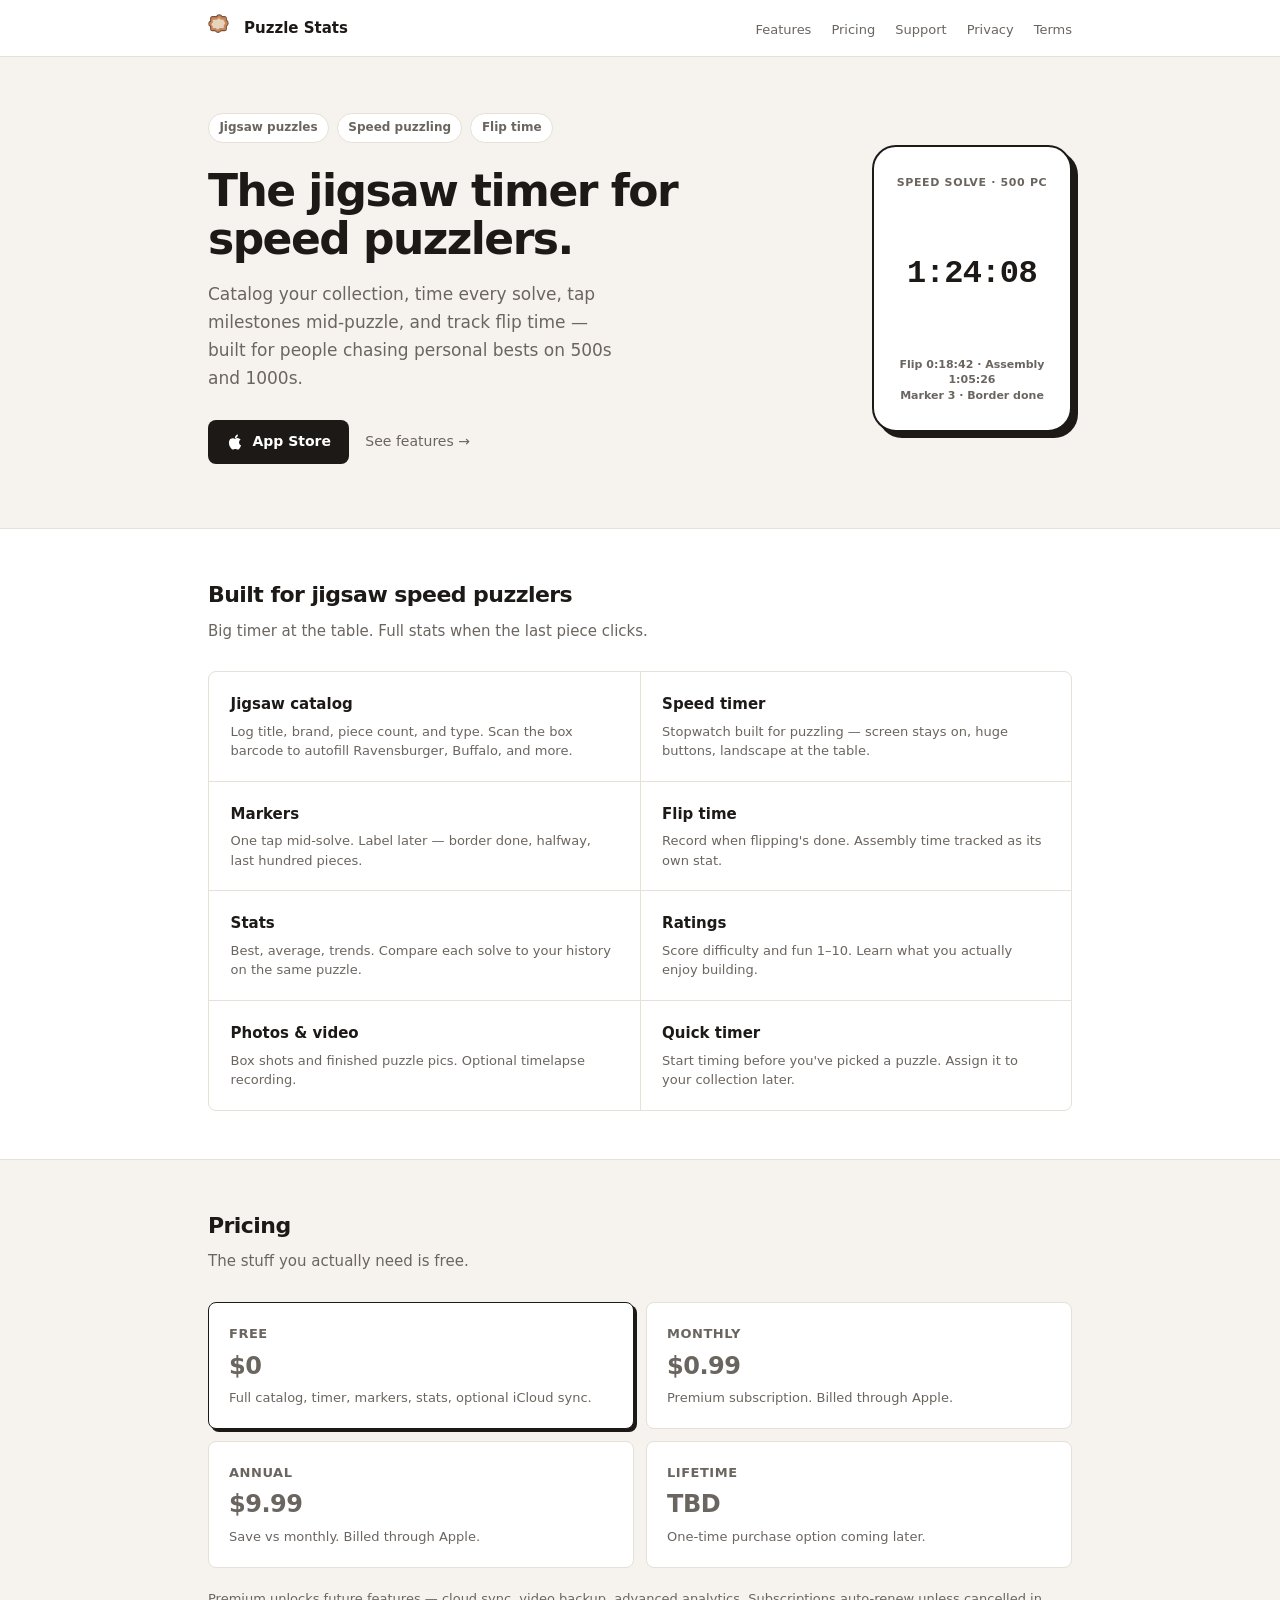
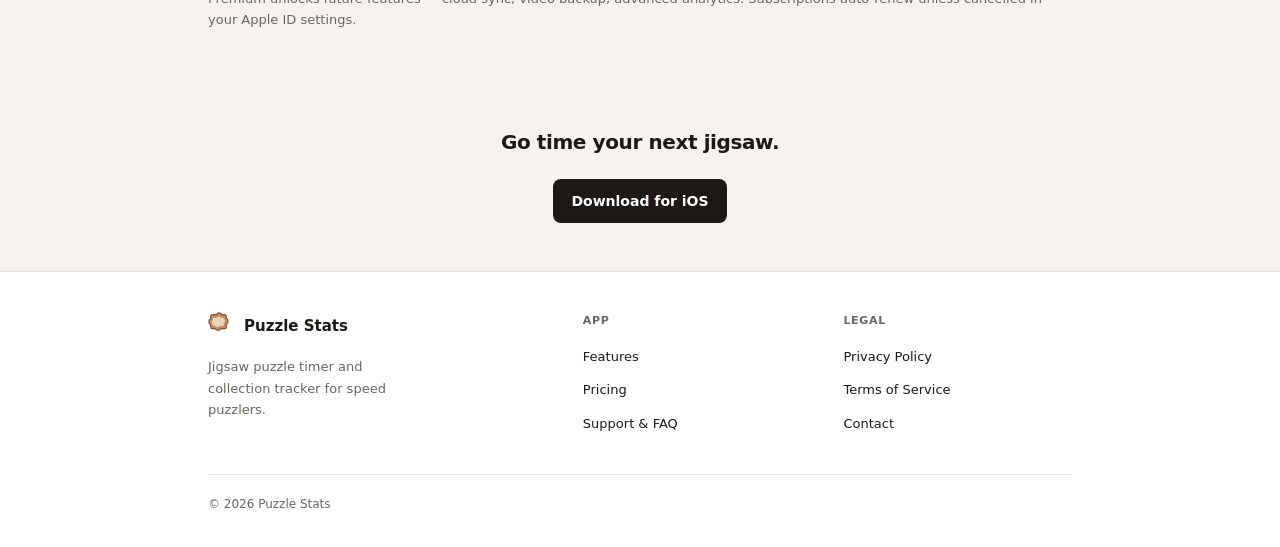
==== index.html @ 6e4de219 "Replace grid logo with jigsaw piece and clarify speed puzzling focus" ====
<!DOCTYPE html>
<html lang="en">
<head>
  <meta charset="UTF-8">
  <meta name="viewport" content="width=device-width, initial-scale=1.0">
  <title>Puzzle Stats — Jigsaw Puzzle Timer for Speed Puzzlers</title>
  <meta name="description" content="Time your jigsaw solves, track flip time, and log your collection. Free iOS app built for speed puzzlers — 500-piece PBs, milestone markers, offline catalog.">
  <meta name="keywords" content="puzzle timer, jigsaw puzzle tracker, puzzle stats, speed puzzling, puzzle app iOS">
  <meta name="author" content="Puzzle Stats">
  <meta name="robots" content="index, follow, max-image-preview:large, max-snippet:-1, max-video-preview:-1">
  <meta name="googlebot" content="index, follow">
  <meta name="application-name" content="Puzzle Stats">
  <meta name="apple-mobile-web-app-title" content="Puzzle Stats">
  <meta name="theme-color" content="#f6f3ee">
  <link rel="icon" href="/assets/favicon.svg" type="image/svg+xml">
  <link rel="apple-touch-icon" href="/assets/favicon.svg">
  <link rel="canonical" href="https://puzzlestats.app/">
  <meta property="og:type" content="website">
  <meta property="og:url" content="https://puzzlestats.app/">
  <meta property="og:title" content="Puzzle Stats — Jigsaw Timer for Speed Puzzlers">
  <meta property="og:description" content="Time jigsaw solves, track flip time, and build your puzzle collection. Built for speed puzzlers on iOS.">
  <meta property="og:site_name" content="Puzzle Stats">
  <meta property="og:locale" content="en_US">
  <meta property="og:image" content="https://puzzlestats.app/assets/og-image.svg">
  <meta property="og:image:width" content="1200">
  <meta property="og:image:height" content="630">
  <meta property="og:image:alt" content="Puzzle Stats">
  <meta name="twitter:card" content="summary_large_image">
  <meta name="twitter:title" content="Puzzle Stats — Jigsaw Puzzle Timer for iOS">
  <meta name="twitter:description" content="Catalog puzzles, time your solves, record milestones. Free on iOS.">
  <meta name="twitter:image" content="https://puzzlestats.app/assets/og-image.svg">
  <link rel="stylesheet" href="css/styles.css">
  <script type="application/ld+json">
  {
    "@context": "https://schema.org",
    "@graph": [
      {
        "@type": "WebSite",
        "@id": "https://puzzlestats.app/#website",
        "url": "https://puzzlestats.app/",
        "name": "Puzzle Stats",
        "publisher": { "@id": "https://puzzlestats.app/#organization" },
        "inLanguage": "en-US"
      },
      {
        "@type": "Organization",
        "@id": "https://puzzlestats.app/#organization",
        "name": "Puzzle Stats",
        "url": "https://puzzlestats.app/",
        "logo": { "@type": "ImageObject", "url": "https://puzzlestats.app/assets/favicon.svg" },
        "contactPoint": {
          "@type": "ContactPoint",
          "email": "support@puzzlestats.app",
          "contactType": "customer support"
        }
      },
      {
        "@type": "SoftwareApplication",
        "@id": "https://puzzlestats.app/#app",
        "name": "Puzzle Stats",
        "operatingSystem": "iOS",
        "applicationCategory": "LifestyleApplication",
        "offers": [
          { "@type": "Offer", "price": "0", "priceCurrency": "USD" },
          { "@type": "Offer", "price": "0.99", "priceCurrency": "USD" },
          { "@type": "Offer", "price": "9.99", "priceCurrency": "USD" }
        ]
      }
    ]
  }
  </script>
</head>
<body>
  <header class="site-header">
    <div class="container container--wide">
      <a href="/" class="logo" aria-label="Puzzle Stats home">
        <img src="/assets/favicon.svg" alt="" class="logo-icon" width="28" height="28">
        Puzzle Stats
      </a>
      <button class="nav-toggle" aria-label="Menu" aria-expanded="false">
        <svg width="22" height="22" viewBox="0 0 24 24" fill="none" stroke="currentColor" stroke-width="2"><path d="M4 6h16M4 12h16M4 18h16"/></svg>
      </button>
      <nav>
        <ul class="nav-links">
          <li><a href="#features">Features</a></li>
          <li><a href="#pricing">Pricing</a></li>
          <li><a href="support.html">Support</a></li>
          <li><a href="privacy.html">Privacy</a></li>
          <li><a href="terms.html">Terms</a></li>
        </ul>
      </nav>
    </div>
  </header>

  <main>
    <section class="hero">
      <div class="container container--wide hero-grid">
        <div>
          <ul class="hero-tags">
            <li>Jigsaw puzzles</li>
            <li>Speed puzzling</li>
            <li>Flip time</li>
          </ul>
          <h1>The jigsaw timer for speed puzzlers.</h1>
          <p class="hero-lead">Catalog your collection, time every solve, tap milestones mid-puzzle, and track flip time — built for people chasing personal bests on 500s and 1000s.</p>
          <div class="hero-actions">
            <a href="#" class="app-store-btn" aria-label="Download on the App Store">
              <svg viewBox="0 0 24 24" fill="currentColor" aria-hidden="true"><path d="M18.71 19.5c-.83 1.24-1.71 2.45-3.05 2.47-1.34.03-1.77-.79-3.29-.79-1.53 0-2 .77-3.27.82-1.31.05-2.3-1.32-3.14-2.53C4.25 17 2.94 12.45 4.7 9.39c.87-1.52 2.43-2.48 4.12-2.51 1.28-.02 2.5.87 3.29.87.78 0 2.26-1.07 3.8-.91.65.03 2.47.26 3.64 1.98-.09.06-2.17 1.28-2.15 3.81.03 3.02 2.65 4.03 2.68 4.04-.03.07-.42 1.44-1.38 2.83M13 3.5c.73-.83 1.94-1.46 2.94-1.5.13 1.17-.34 2.35-1.04 3.19-.69.85-1.83 1.51-2.95 1.42-.15-1.15.41-2.35 1.05-3.11z"/></svg>
              App Store
            </a>
            <a href="#features" class="text-link">See features →</a>
          </div>
        </div>
        <div class="hero-visual" aria-hidden="true">
          <p class="mock-label">Speed solve · 500 pc</p>
          <p class="mock-timer">1:24:08</p>
          <p class="mock-meta">Flip 0:18:42 · Assembly 1:05:26<br>Marker 3 · Border done</p>
        </div>
      </div>
    </section>

    <section class="section section--alt" id="features">
      <div class="container container--wide">
        <div class="section-head">
          <h2>Built for jigsaw speed puzzlers</h2>
          <p>Big timer at the table. Full stats when the last piece clicks.</p>
        </div>
        <div class="feature-grid">
          <article class="feature-item">
            <h3>Jigsaw catalog</h3>
            <p>Log title, brand, piece count, and type. Scan the box barcode to autofill Ravensburger, Buffalo, and more.</p>
          </article>
          <article class="feature-item">
            <h3>Speed timer</h3>
            <p>Stopwatch built for puzzling — screen stays on, huge buttons, landscape at the table.</p>
          </article>
          <article class="feature-item">
            <h3>Markers</h3>
            <p>One tap mid-solve. Label later — border done, halfway, last hundred pieces.</p>
          </article>
          <article class="feature-item">
            <h3>Flip time</h3>
            <p>Record when flipping's done. Assembly time tracked as its own stat.</p>
          </article>
          <article class="feature-item">
            <h3>Stats</h3>
            <p>Best, average, trends. Compare each solve to your history on the same puzzle.</p>
          </article>
          <article class="feature-item">
            <h3>Ratings</h3>
            <p>Score difficulty and fun 1–10. Learn what you actually enjoy building.</p>
          </article>
          <article class="feature-item">
            <h3>Photos &amp; video</h3>
            <p>Box shots and finished puzzle pics. Optional timelapse recording.</p>
          </article>
          <article class="feature-item">
            <h3>Quick timer</h3>
            <p>Start timing before you've picked a puzzle. Assign it to your collection later.</p>
          </article>
        </div>
      </div>
    </section>

    <section class="section" id="pricing">
      <div class="container container--wide">
        <div class="section-head">
          <h2>Pricing</h2>
          <p>The stuff you actually need is free.</p>
        </div>
        <div class="pricing-grid">
          <div class="pricing-card pricing-card--highlight">
            <h3>Free</h3>
            <p class="price">$0</p>
            <p>Full catalog, timer, markers, stats, optional iCloud sync.</p>
          </div>
          <div class="pricing-card">
            <h3>Monthly</h3>
            <p class="price">$0.99</p>
            <p>Premium subscription. Billed through Apple.</p>
          </div>
          <div class="pricing-card">
            <h3>Annual</h3>
            <p class="price">$9.99</p>
            <p>Save vs monthly. Billed through Apple.</p>
          </div>
          <div class="pricing-card">
            <h3>Lifetime</h3>
            <p class="price">TBD</p>
            <p>One-time purchase option coming later.</p>
          </div>
        </div>
        <p class="pricing-note">Premium unlocks future features — cloud sync, video backup, advanced analytics. Subscriptions auto-renew unless cancelled in your Apple ID settings.</p>
      </div>
    </section>

    <section class="cta-band">
      <div class="container">
        <p>Go time your next jigsaw.</p>
        <a href="#" class="app-store-btn">Download for iOS</a>
      </div>
    </section>
  </main>

  <footer class="site-footer">
    <div class="footer-grid">
      <div class="footer-brand">
        <a href="/" class="logo">
          <img src="/assets/favicon.svg" alt="" class="logo-icon" width="28" height="28">
          Puzzle Stats
        </a>
        <p>Jigsaw puzzle timer and collection tracker for speed puzzlers.</p>
      </div>
      <div class="footer-col">
        <h4>App</h4>
        <ul>
          <li><a href="#features">Features</a></li>
          <li><a href="#pricing">Pricing</a></li>
          <li><a href="support.html">Support &amp; FAQ</a></li>
        </ul>
      </div>
      <div class="footer-col">
        <h4>Legal</h4>
        <ul>
          <li><a href="privacy.html">Privacy Policy</a></li>
          <li><a href="terms.html">Terms of Service</a></li>
          <li><a href="mailto:support@puzzlestats.app">Contact</a></li>
        </ul>
      </div>
    </div>
    <p class="footer-bottom">© 2026 Puzzle Stats</p>
  </footer>

  <script>
    document.querySelector('.nav-toggle')?.addEventListener('click', function () {
      const nav = document.querySelector('.nav-links');
      const open = nav.classList.toggle('open');
      this.setAttribute('aria-expanded', open);
    });
  </script>
</body>
</html>
---- css/styles.css ----
:root {
  --bg: #f6f3ee;
  --surface: #fff;
  --ink: #1c1917;
  --muted: #6b6560;
  --line: #e5e0d8;
  --red: #d94432;
  --yellow: #e8a820;
  --blue: #2b6cb8;
  --green: #2f8554;
  --font: system-ui, -apple-system, BlinkMacSystemFont, "Segoe UI", sans-serif;
  --mono: ui-monospace, "Cascadia Code", "SF Mono", monospace;
  --narrow: 40rem;
  --wide: 54rem;
  --radius: 8px;
}

*, *::before, *::after { box-sizing: border-box; }

html { scroll-behavior: smooth; }

body {
  margin: 0;
  font-family: var(--font);
  font-size: 1.0625rem;
  line-height: 1.65;
  color: var(--ink);
  background: var(--bg);
  -webkit-font-smoothing: antialiased;
}

img { max-width: 100%; height: auto; display: block; }

a {
  color: var(--blue);
  text-decoration-thickness: 1px;
  text-underline-offset: 2px;
}

a:hover { color: var(--red); }

.container {
  width: min(100% - 2rem, var(--narrow));
  margin-inline: auto;
}

.container--wide {
  width: min(100% - 2rem, var(--wide));
}

/* logo */
.logo-icon {
  width: 28px;
  height: 28px;
  flex-shrink: 0;
  display: block;
}

/* header */
.site-header {
  background: var(--surface);
  border-bottom: 1px solid var(--line);
  position: sticky;
  top: 0;
  z-index: 50;
}

.site-header .container {
  display: flex;
  align-items: center;
  justify-content: space-between;
  gap: 1rem;
  padding: 0.875rem 0;
  max-width: var(--wide);
}

.logo {
  display: inline-flex;
  align-items: center;
  gap: 0.5rem;
  font-weight: 700;
  font-size: 0.9375rem;
  color: var(--ink);
  text-decoration: none;
}

.logo:hover { color: var(--ink); }

.nav-links {
  display: flex;
  flex-wrap: wrap;
  gap: 0.25rem 1.25rem;
  list-style: none;
  margin: 0;
  padding: 0;
}

.nav-links a {
  font-size: 0.8125rem;
  font-weight: 500;
  color: var(--muted);
  text-decoration: none;
}

.nav-links a:hover,
.nav-links a.active { color: var(--ink); }

.nav-toggle {
  display: none;
  background: none;
  border: none;
  cursor: pointer;
  padding: 0.25rem;
  color: var(--ink);
}

/* hero */
.hero {
  padding: 3.5rem 0 4rem;
  position: relative;
  overflow: hidden;
}

.hero-grid {
  display: grid;
  gap: 2.5rem;
  align-items: center;
}

@media (min-width: 720px) {
  .hero-grid {
    grid-template-columns: 1fr auto;
    gap: 3rem;
  }
}

.hero h1 {
  font-size: clamp(2rem, 5.5vw, 2.75rem);
  font-weight: 800;
  line-height: 1.1;
  letter-spacing: -0.035em;
  margin: 0 0 1rem;
}

.hero-lead {
  font-size: 1.0625rem;
  color: var(--muted);
  margin: 0 0 1.75rem;
  max-width: 38ch;
}

.hero-tags {
  display: flex;
  flex-wrap: wrap;
  gap: 0.5rem;
  margin: 0 0 1.5rem;
  padding: 0;
  list-style: none;
}

.hero-tags li {
  font-size: 0.75rem;
  font-weight: 600;
  color: var(--muted);
  background: var(--surface);
  border: 1px solid var(--line);
  border-radius: 999px;
  padding: 0.25rem 0.65rem;
}

.hero-actions {
  display: flex;
  flex-wrap: wrap;
  align-items: center;
  gap: 1rem;
}

.app-store-btn {
  display: inline-flex;
  align-items: center;
  gap: 0.5rem;
  padding: 0.65rem 1.15rem;
  background: var(--ink);
  color: #fff;
  font-size: 0.875rem;
  font-weight: 600;
  text-decoration: none;
  border-radius: var(--radius);
  transition: background 0.15s;
}

.app-store-btn:hover {
  background: var(--red);
  color: #fff;
}

.app-store-btn svg { width: 18px; height: 18px; flex-shrink: 0; }

.text-link {
  font-size: 0.875rem;
  font-weight: 500;
  color: var(--muted);
  text-decoration: none;
}

.text-link:hover { color: var(--ink); text-decoration: underline; }

/* decorative phone mock */
.hero-visual {
  display: none;
  width: 200px;
  background: var(--surface);
  border: 2px solid var(--ink);
  border-radius: 24px;
  padding: 1rem;
  box-shadow: 6px 6px 0 var(--ink);
}

@media (min-width: 720px) {
  .hero-visual { display: block; }
}

.mock-timer {
  font-family: var(--mono);
  font-size: 2rem;
  font-weight: 700;
  text-align: center;
  padding: 1.5rem 0;
  letter-spacing: -0.02em;
}

.mock-label {
  font-size: 0.6875rem;
  font-weight: 600;
  text-transform: uppercase;
  letter-spacing: 0.06em;
  color: var(--muted);
  text-align: center;
  margin-bottom: 0.75rem;
}

.mock-meta {
  font-size: 0.6875rem;
  font-weight: 600;
  color: var(--muted);
  text-align: center;
  margin-top: 0.75rem;
  line-height: 1.4;
}

/* sections */
.section {
  padding: 3rem 0;
}

.section--alt {
  background: var(--surface);
  border-block: 1px solid var(--line);
}

.section-head {
  margin-bottom: 1.75rem;
}

.section-head h2 {
  font-size: 1.375rem;
  font-weight: 800;
  margin: 0 0 0.35rem;
  letter-spacing: -0.025em;
}

.section-head p {
  margin: 0;
  font-size: 0.9375rem;
  color: var(--muted);
}

.feature-grid {
  display: grid;
  gap: 1px;
  background: var(--line);
  border: 1px solid var(--line);
  border-radius: var(--radius);
  overflow: hidden;
}

@media (min-width: 600px) {
  .feature-grid { grid-template-columns: 1fr 1fr; }
}

.feature-item {
  background: var(--surface);
  padding: 1.25rem 1.35rem;
}

.feature-item h3 {
  font-size: 0.9375rem;
  font-weight: 700;
  margin: 0 0 0.3rem;
}

.feature-item p {
  margin: 0;
  font-size: 0.8125rem;
  color: var(--muted);
  line-height: 1.5;
}

/* pricing */
.pricing-grid {
  display: grid;
  gap: 0.75rem;
}

@media (min-width: 500px) {
  .pricing-grid { grid-template-columns: repeat(2, 1fr); }
}

.pricing-card {
  background: var(--surface);
  border: 1px solid var(--line);
  border-radius: var(--radius);
  padding: 1.25rem;
}

.pricing-card--highlight {
  border-color: var(--ink);
  box-shadow: 3px 3px 0 var(--ink);
}

.pricing-card h3 {
  font-size: 0.8125rem;
  font-weight: 600;
  color: var(--muted);
  margin: 0 0 0.25rem;
  text-transform: uppercase;
  letter-spacing: 0.04em;
}

.pricing-card .price {
  font-size: 1.5rem;
  font-weight: 800;
  letter-spacing: -0.02em;
  margin: 0 0 0.35rem;
}

.pricing-card p {
  margin: 0;
  font-size: 0.8125rem;
  color: var(--muted);
  line-height: 1.45;
}

.pricing-note {
  margin: 1.25rem 0 0;
  font-size: 0.8125rem;
  color: var(--muted);
}

/* cta */
.cta-band {
  padding: 3rem 0;
  text-align: center;
}

.cta-band p {
  font-size: 1.25rem;
  font-weight: 700;
  margin: 0 0 1.25rem;
  letter-spacing: -0.02em;
}

/* legal / support pages */
.page-hero {
  padding: 2.5rem 0 2rem;
  background: var(--surface);
  border-bottom: 1px solid var(--line);
}

.page-hero h1 {
  font-size: clamp(1.75rem, 4vw, 2.25rem);
  font-weight: 800;
  margin: 0 0 0.35rem;
  letter-spacing: -0.03em;
}

.page-hero .meta {
  font-size: 0.8125rem;
  color: var(--muted);
}

.prose {
  padding: 2.5rem 0 4rem;
}

.prose h2 {
  font-size: 1.0625rem;
  font-weight: 700;
  margin: 2.25rem 0 0.6rem;
  color: var(--ink);
}

.prose h2:first-child { margin-top: 0; }

.prose h3 {
  font-size: 0.9375rem;
  font-weight: 700;
  margin: 1.5rem 0 0.4rem;
}

.prose p,
.prose li {
  font-size: 0.9375rem;
  color: var(--muted);
  line-height: 1.7;
}

.prose ul { padding-left: 1.25rem; }
.prose li { margin-bottom: 0.35rem; }
.prose strong { color: var(--ink); }

.contact-box {
  background: var(--surface);
  border: 1px solid var(--line);
  border-radius: var(--radius);
  padding: 1.15rem 1.35rem;
  margin: 1.25rem 0;
}

.contact-box a {
  font-weight: 600;
  text-decoration: none;
}

.contact-box a:hover { text-decoration: underline; }

.faq-list { margin: 0; padding: 0; list-style: none; }

.faq-list li {
  border-bottom: 1px solid var(--line);
  padding: 1.15rem 0;
}

.faq-list li:first-child { border-top: 1px solid var(--line); }

.faq-list h3 {
  font-size: 0.9375rem;
  font-weight: 700;
  margin: 0 0 0.35rem;
  color: var(--ink);
}

.faq-list p {
  margin: 0;
  font-size: 0.875rem;
  color: var(--muted);
}

/* 404 */
.error-page {
  padding: 5rem 0;
  text-align: center;
}

.error-page h1 {
  font-size: 4rem;
  font-weight: 800;
  margin: 0 0 0.5rem;
  letter-spacing: -0.04em;
}

.error-page p {
  color: var(--muted);
  margin: 0 0 1.5rem;
}

/* footer */
.site-footer {
  background: var(--surface);
  border-top: 1px solid var(--line);
  padding: 2.5rem 0 2rem;
}

.footer-grid {
  display: grid;
  gap: 2rem;
  max-width: var(--wide);
  margin-inline: auto;
  width: min(100% - 2rem, var(--wide));
}

@media (min-width: 600px) {
  .footer-grid { grid-template-columns: 1.5fr 1fr 1fr; }
}

.footer-brand p {
  margin: 0.5rem 0 0;
  font-size: 0.8125rem;
  color: var(--muted);
  max-width: 22ch;
}

.footer-col h4 {
  font-size: 0.6875rem;
  font-weight: 700;
  text-transform: uppercase;
  letter-spacing: 0.06em;
  color: var(--muted);
  margin: 0 0 0.65rem;
}

.footer-col ul {
  list-style: none;
  margin: 0;
  padding: 0;
}

.footer-col li { margin-bottom: 0.35rem; }

.footer-col a {
  font-size: 0.8125rem;
  color: var(--ink);
  text-decoration: none;
}

.footer-col a:hover { color: var(--red); }

.footer-bottom {
  max-width: var(--wide);
  margin: 2rem auto 0;
  padding-top: 1.25rem;
  border-top: 1px solid var(--line);
  width: min(100% - 2rem, var(--wide));
  font-size: 0.75rem;
  color: var(--muted);
}

@media (max-width: 640px) {
  .nav-toggle { display: block; }

  .nav-links {
    display: none;
    position: absolute;
    top: 100%;
    left: 0;
    right: 0;
    flex-direction: column;
    background: var(--surface);
    border-bottom: 1px solid var(--line);
    padding: 1rem;
    gap: 0.75rem;
  }

  .nav-links.open { display: flex; }

  .site-header .container { position: relative; }
}
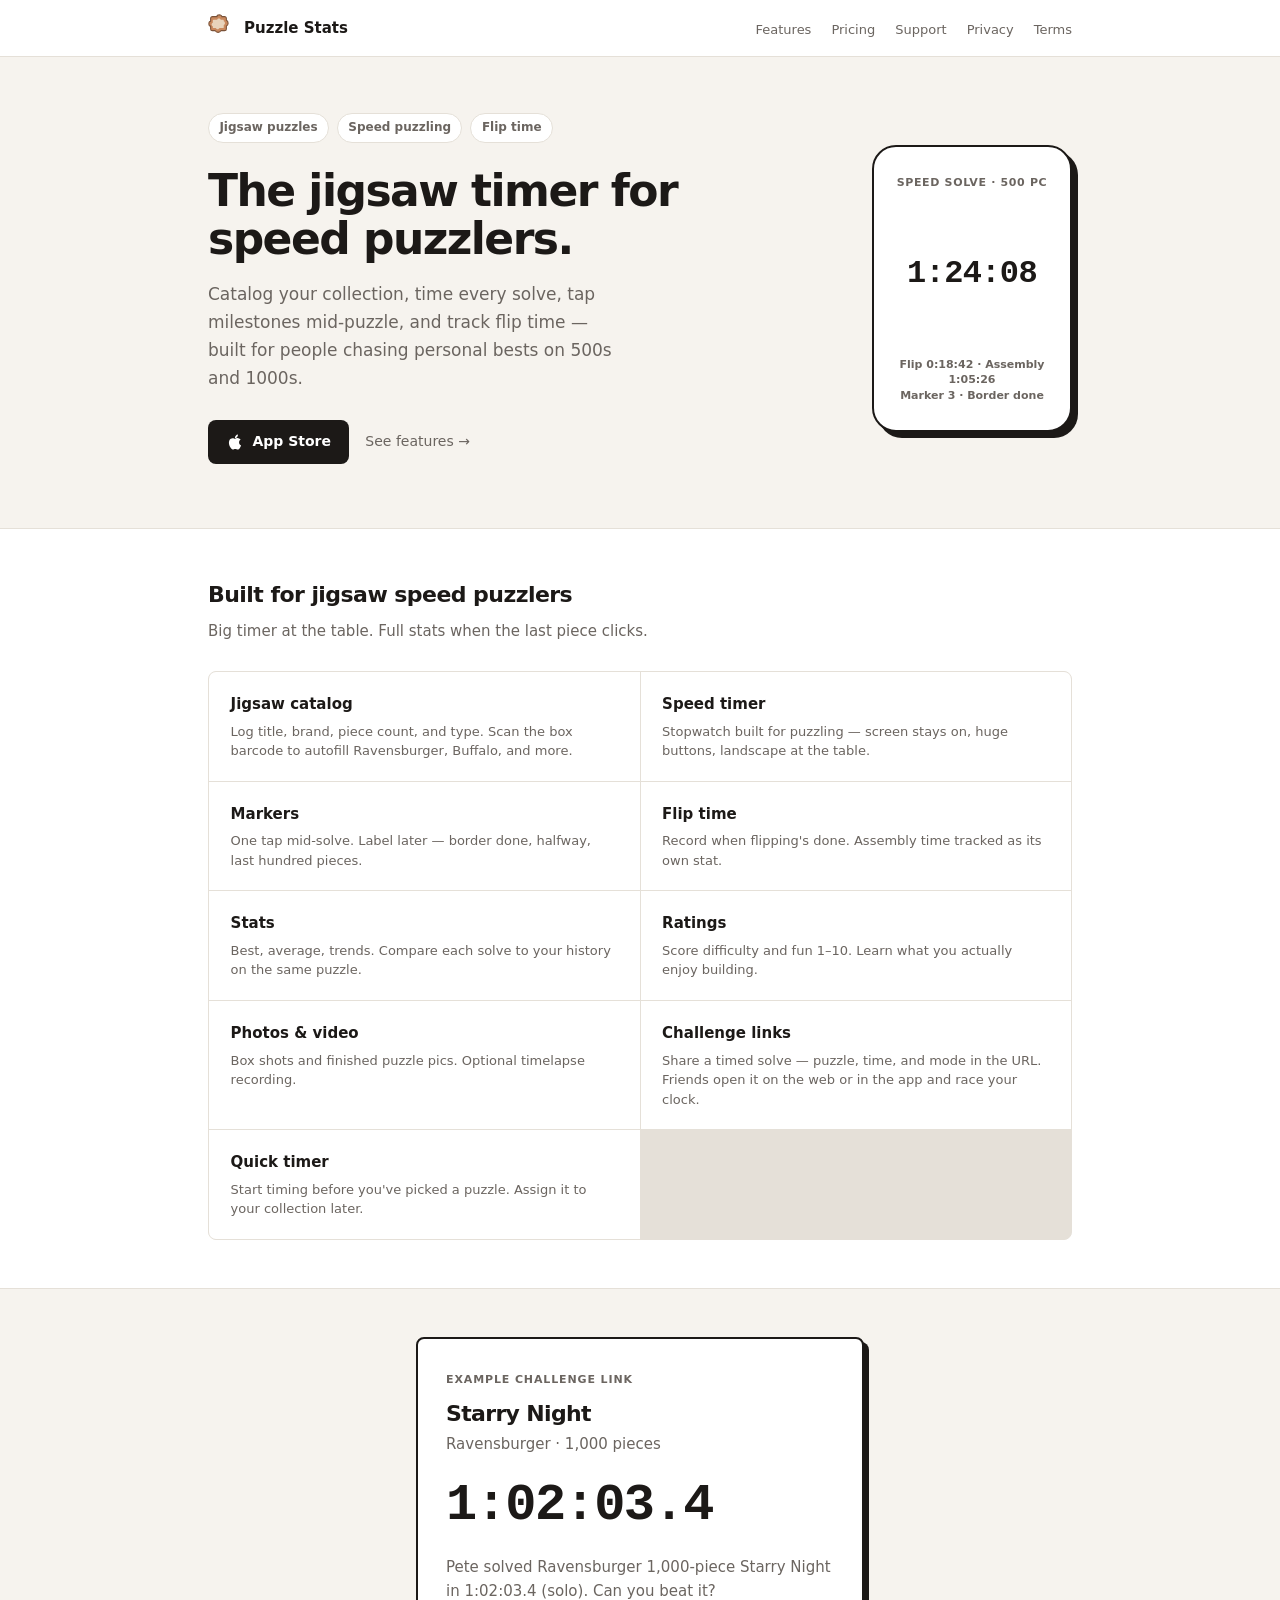
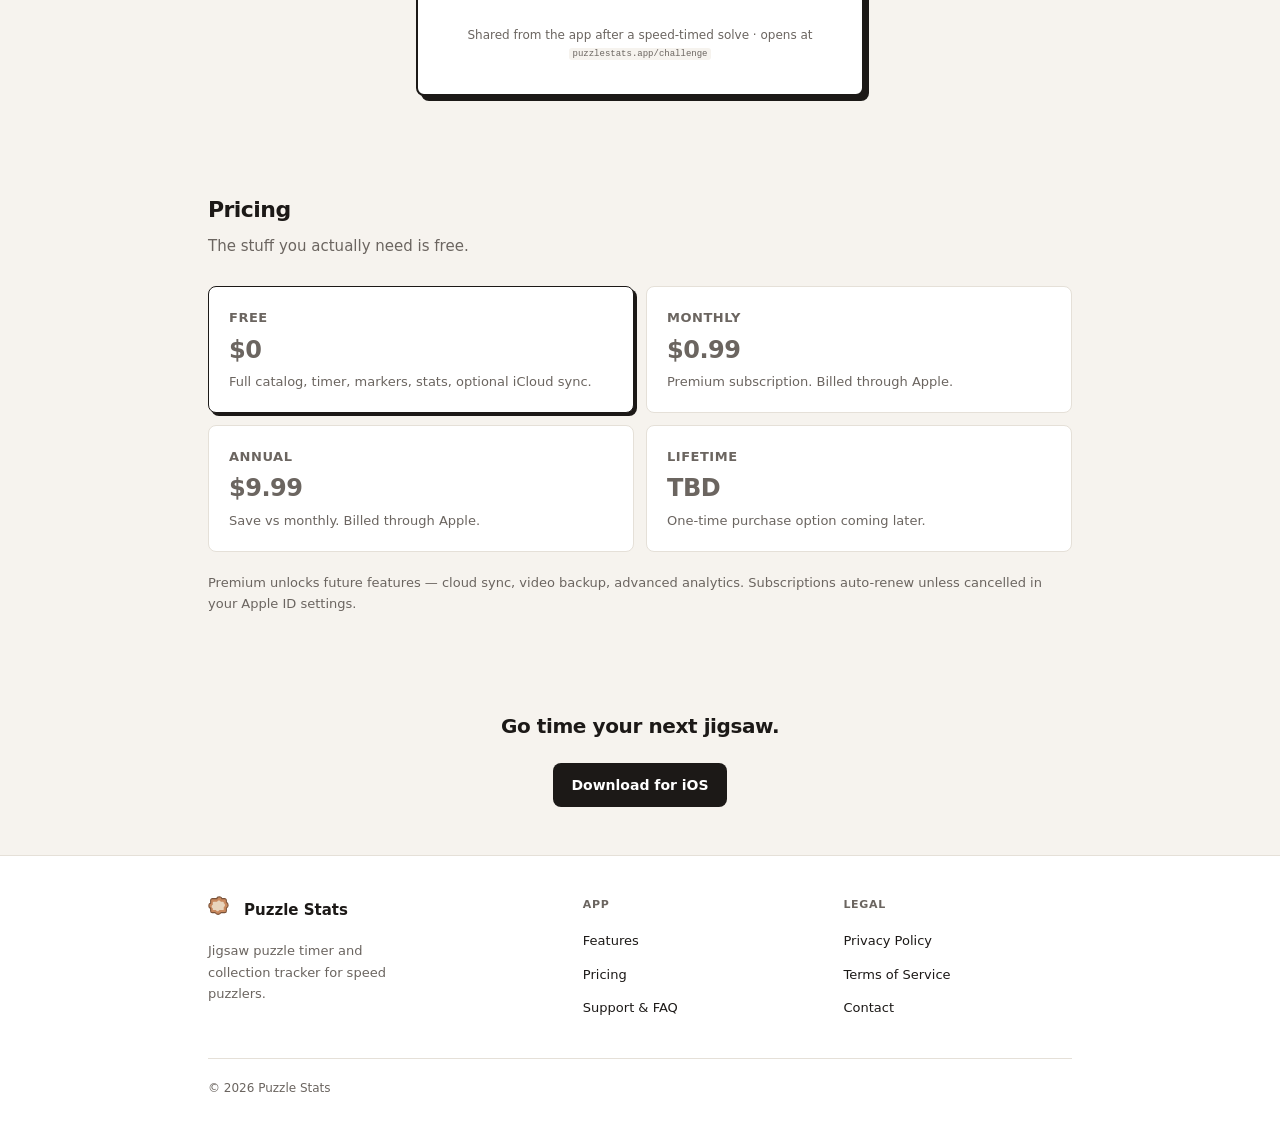
==== commit 5f61d944: "Add universal links config, site config, and challenge section on homepage" ====
--- a/index.html
+++ b/index.html
@@ -155,9 +155,26 @@
             <p>Box shots and finished puzzle pics. Optional timelapse recording.</p>
           </article>
           <article class="feature-item">
+            <h3>Challenge links</h3>
+            <p>Share a timed solve — puzzle, time, and mode in the URL. Friends open it on the web or in the app and race your clock.</p>
+          </article>
+          <article class="feature-item">
             <h3>Quick timer</h3>
             <p>Start timing before you've picked a puzzle. Assign it to your collection later.</p>
           </article>
+        </div>
+      </div>
+    </section>
+
+    <section class="section" id="challenges">
+      <div class="container">
+        <div class="challenge-card challenge-card--preview">
+          <p class="challenge-eyebrow">Example challenge link</p>
+          <h2 class="challenge-title">Starry Night</h2>
+          <p class="challenge-sub">Ravensburger · 1,000 pieces</p>
+          <p class="challenge-time">1:02:03.4</p>
+          <p class="challenge-copy">Pete solved Ravensburger 1,000-piece Starry Night in 1:02:03.4 (solo). Can you beat it?</p>
+          <p class="challenge-note" style="margin-top:0">Shared from the app after a speed-timed solve · opens at <code>puzzlestats.app/challenge</code></p>
         </div>
       </div>
     </section>
@@ -231,12 +248,16 @@
     <p class="footer-bottom">© 2026 Puzzle Stats</p>
   </footer>
 
+  <script src="/js/site-config.js"></script>
   <script>
     document.querySelector('.nav-toggle')?.addEventListener('click', function () {
       const nav = document.querySelector('.nav-links');
       const open = nav.classList.toggle('open');
       this.setAttribute('aria-expanded', open);
     });
+    document.querySelectorAll('a.app-store-btn[href="#"]').forEach(function (el) {
+      if (window.PUZZLESTATS?.appStoreURL) el.href = window.PUZZLESTATS.appStoreURL;
+    });
   </script>
 </body>
 </html>
--- a/css/styles.css
+++ b/css/styles.css
@@ -474,6 +474,140 @@
   margin: 0 0 1.5rem;
 }
 
+/* challenge share */
+.challenge-page {
+  padding: 2.5rem 0 4rem;
+  min-height: 50vh;
+}
+
+.challenge-loading {
+  text-align: center;
+  color: var(--muted);
+  font-size: 0.9375rem;
+}
+
+.challenge-card {
+  background: var(--surface);
+  border: 2px solid var(--ink);
+  border-radius: var(--radius);
+  box-shadow: 5px 5px 0 var(--ink);
+  padding: 2rem 1.75rem;
+  max-width: 28rem;
+  margin: 0 auto;
+}
+
+.challenge-card--error {
+  border-color: var(--line);
+  box-shadow: none;
+}
+
+.challenge-eyebrow {
+  font-size: 0.6875rem;
+  font-weight: 700;
+  text-transform: uppercase;
+  letter-spacing: 0.08em;
+  color: var(--muted);
+  margin: 0 0 0.75rem;
+}
+
+.challenge-title {
+  font-size: clamp(1.5rem, 4vw, 1.875rem);
+  font-weight: 800;
+  line-height: 1.15;
+  letter-spacing: -0.03em;
+  margin: 0 0 0.35rem;
+}
+
+.challenge-sub {
+  font-size: 0.9375rem;
+  color: var(--muted);
+  margin: 0 0 1.5rem;
+}
+
+.challenge-time {
+  font-family: var(--mono);
+  font-size: clamp(2.5rem, 10vw, 3.25rem);
+  font-weight: 700;
+  letter-spacing: -0.03em;
+  margin: 0 0 1.5rem;
+  line-height: 1;
+  color: var(--ink);
+}
+
+.challenge-meta {
+  display: grid;
+  grid-template-columns: auto 1fr;
+  gap: 0.35rem 1rem;
+  margin: 0 0 1.5rem;
+  font-size: 0.875rem;
+}
+
+.challenge-meta dt {
+  font-weight: 600;
+  color: var(--muted);
+  margin: 0;
+}
+
+.challenge-meta dd {
+  margin: 0;
+  font-weight: 600;
+}
+
+.challenge-copy {
+  font-size: 0.9375rem;
+  color: var(--muted);
+  line-height: 1.55;
+  margin: 0 0 1.5rem;
+}
+
+.challenge-actions {
+  display: flex;
+  flex-direction: column;
+  gap: 0.65rem;
+}
+
+.challenge-open {
+  text-align: center;
+  justify-content: center;
+}
+
+.app-store-btn--secondary {
+  background: var(--surface);
+  color: var(--ink);
+  border: 1px solid var(--line);
+  text-align: center;
+}
+
+.app-store-btn--secondary:hover {
+  background: var(--bg);
+  color: var(--ink);
+  border-color: var(--ink);
+}
+
+.challenge-card--preview {
+  margin-top: 0;
+}
+
+.challenge-card--preview .challenge-title {
+  font-size: 1.375rem;
+}
+
+.challenge-card--preview code {
+  font-family: var(--mono);
+  font-size: 0.75em;
+  background: var(--bg);
+  padding: 0.1em 0.35em;
+  border-radius: 3px;
+}
+
+.challenge-note {
+  margin: 1rem 0 0;
+  font-size: 0.75rem;
+  color: var(--muted);
+  text-align: center;
+  line-height: 1.45;
+}
+
 /* footer */
 .site-footer {
   background: var(--surface);
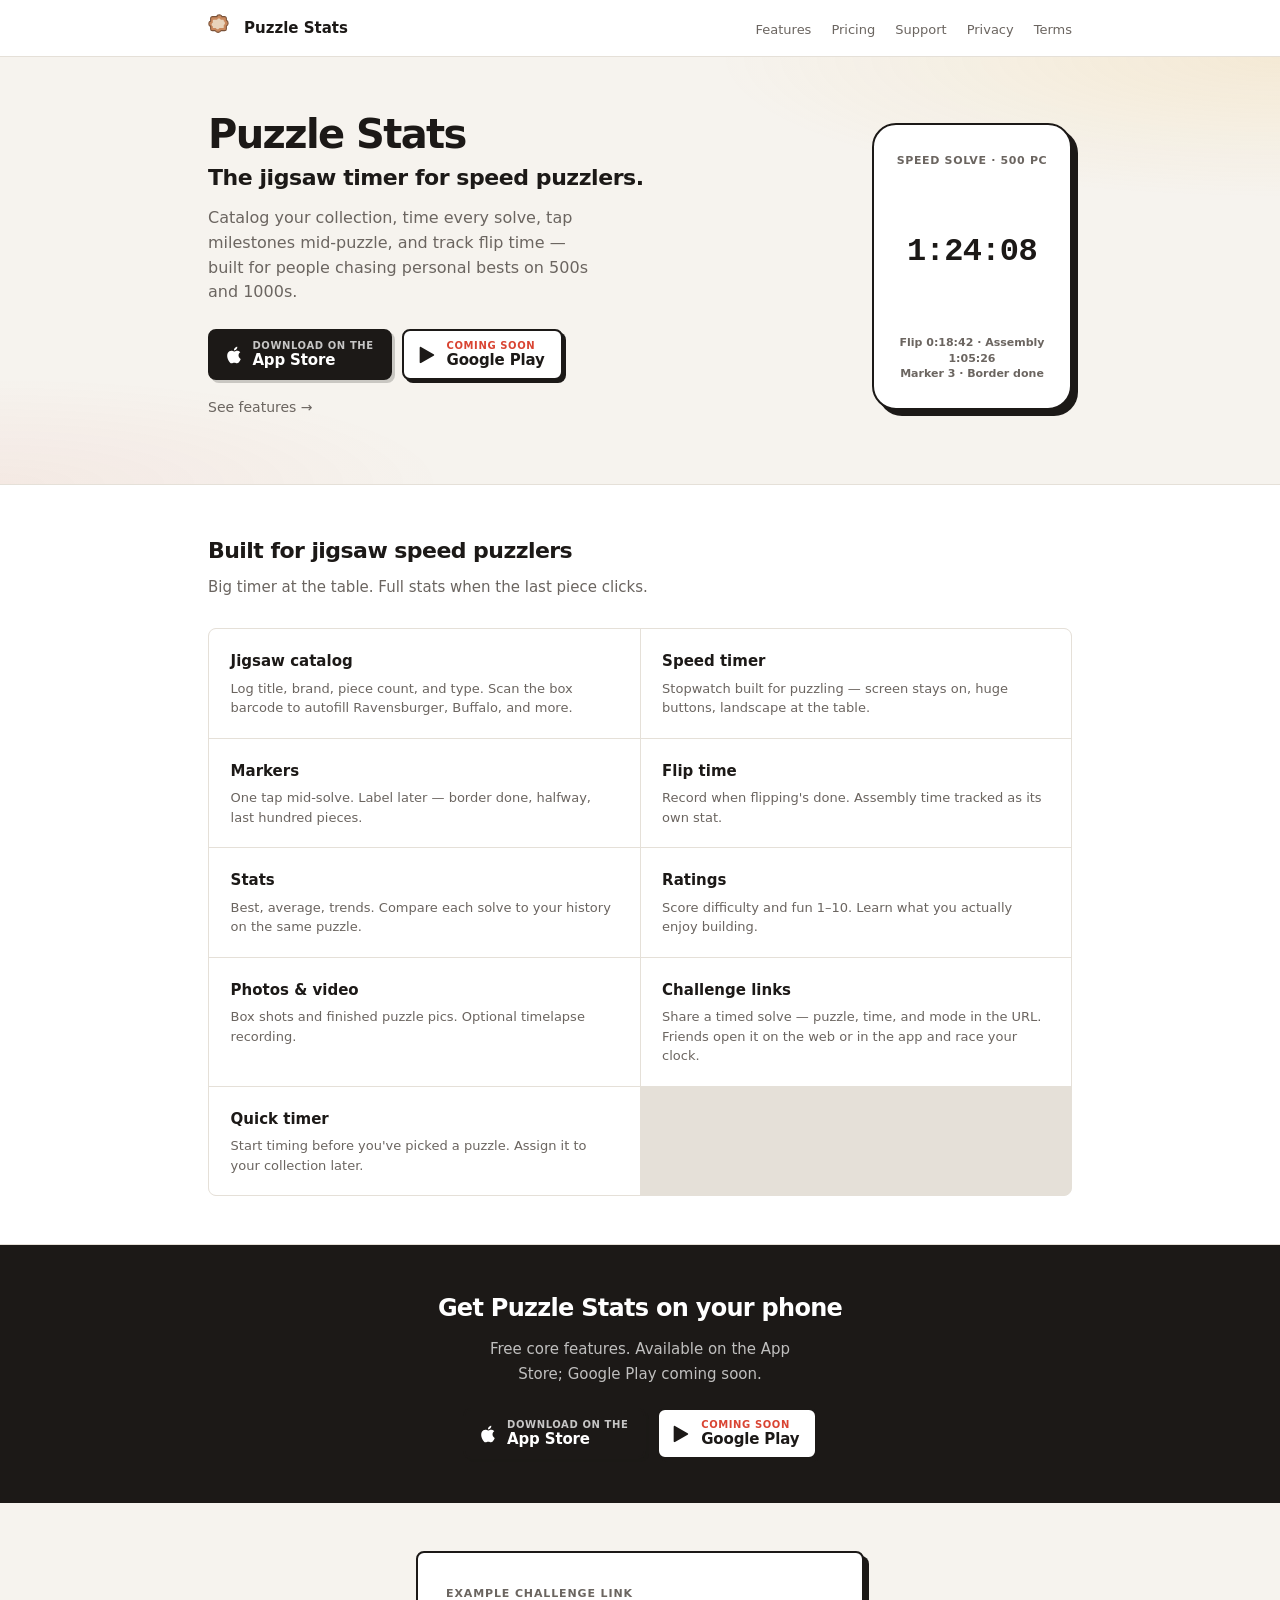
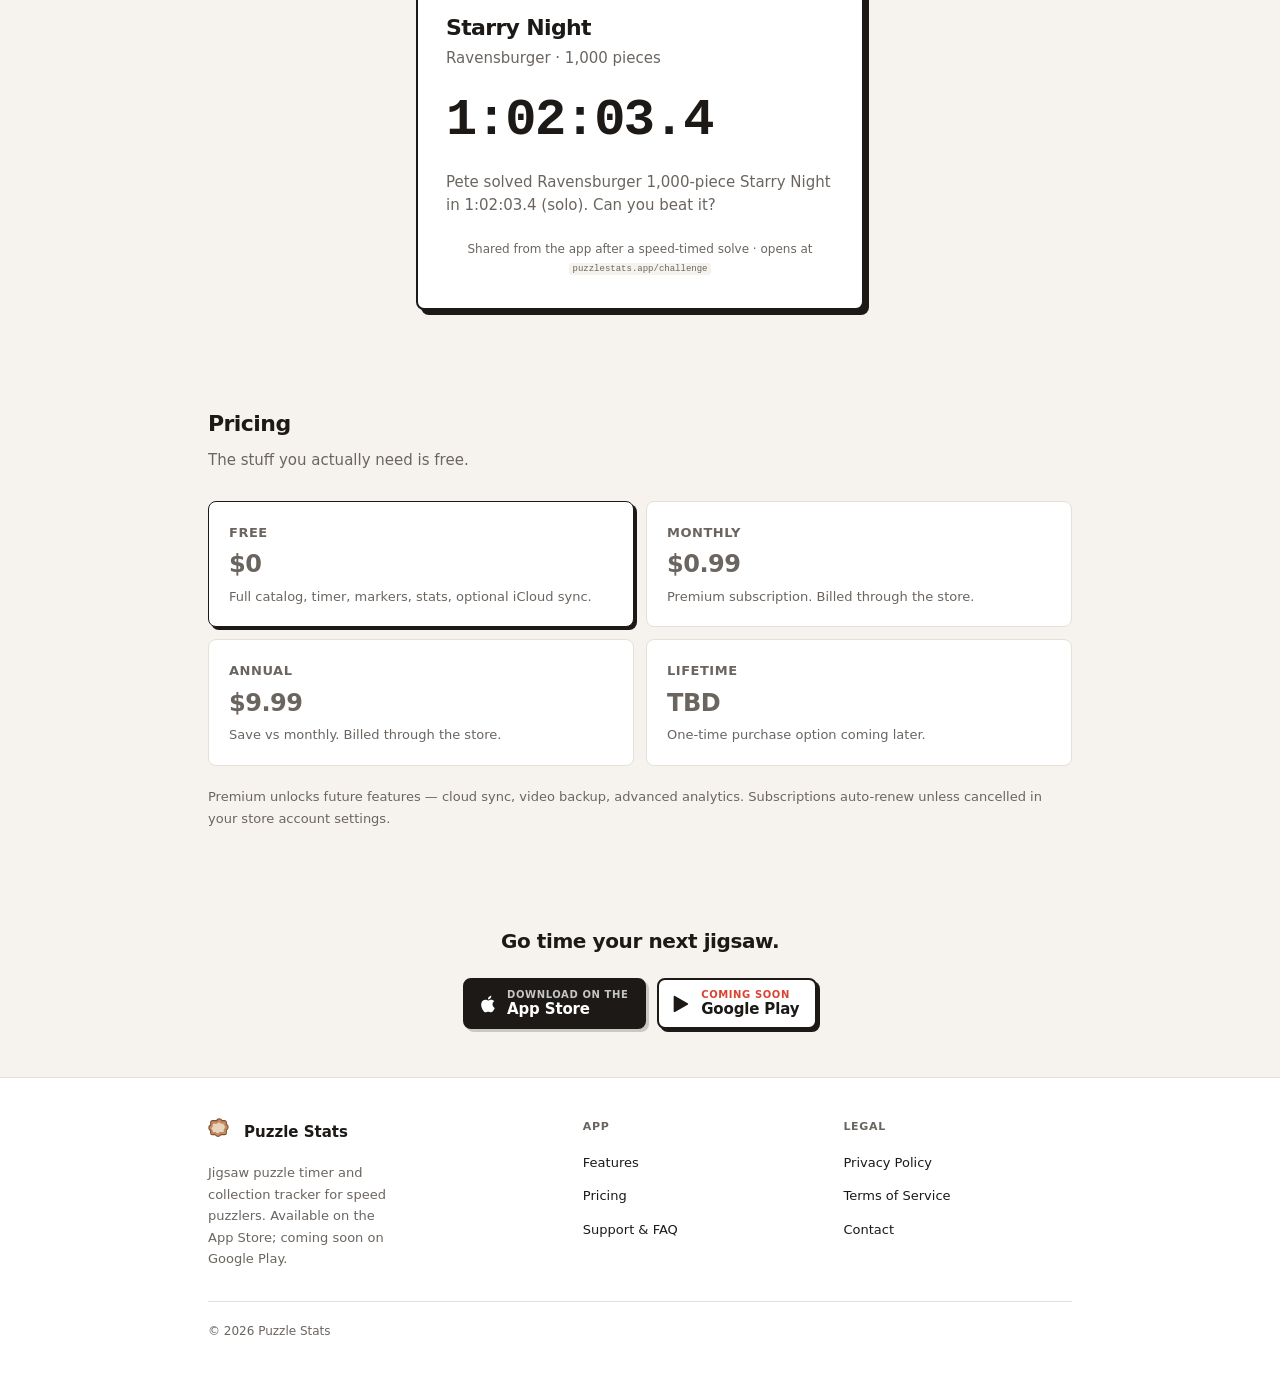
==== commit 1faf1b9b: "update" ====
--- a/index.html
+++ b/index.html
@@ -4,8 +4,8 @@
   <meta charset="UTF-8">
   <meta name="viewport" content="width=device-width, initial-scale=1.0">
   <title>Puzzle Stats — Jigsaw Puzzle Timer for Speed Puzzlers</title>
-  <meta name="description" content="Time your jigsaw solves, track flip time, and log your collection. Free iOS app built for speed puzzlers — 500-piece PBs, milestone markers, offline catalog.">
-  <meta name="keywords" content="puzzle timer, jigsaw puzzle tracker, puzzle stats, speed puzzling, puzzle app iOS">
+  <meta name="description" content="Time your jigsaw solves, track flip time, and log your collection. Puzzle Stats — the speed-puzzling timer for iOS and Android. Available on the App Store; coming soon on Google Play.">
+  <meta name="keywords" content="puzzle timer, jigsaw puzzle tracker, puzzle stats, speed puzzling, puzzle app iOS, puzzle app Android">
   <meta name="author" content="Puzzle Stats">
   <meta name="robots" content="index, follow, max-image-preview:large, max-snippet:-1, max-video-preview:-1">
   <meta name="googlebot" content="index, follow">
@@ -15,10 +15,18 @@
   <link rel="icon" href="/assets/favicon.svg" type="image/svg+xml">
   <link rel="apple-touch-icon" href="/assets/favicon.svg">
   <link rel="canonical" href="https://puzzlestats.app/">
+  <!--
+    Google Search Console ownership (HTML meta method):
+    In Search Console → Settings → Ownership verification → HTML tag,
+    copy the meta tag Google gives you and paste it below this comment
+    (replace PASTE_CODE_FROM_GOOGLE with the real content value).
+    Do not invent a token. Prefer DNS TXT verification when possible.
+    <meta name="google-site-verification" content="PASTE_CODE_FROM_GOOGLE">
+  -->
   <meta property="og:type" content="website">
   <meta property="og:url" content="https://puzzlestats.app/">
   <meta property="og:title" content="Puzzle Stats — Jigsaw Timer for Speed Puzzlers">
-  <meta property="og:description" content="Time jigsaw solves, track flip time, and build your puzzle collection. Built for speed puzzlers on iOS.">
+  <meta property="og:description" content="Time jigsaw solves, track flip time, and build your puzzle collection. Built for speed puzzlers — available on iOS, coming soon on Android.">
   <meta property="og:site_name" content="Puzzle Stats">
   <meta property="og:locale" content="en_US">
   <meta property="og:image" content="https://puzzlestats.app/assets/og-image.svg">
@@ -26,8 +34,8 @@
   <meta property="og:image:height" content="630">
   <meta property="og:image:alt" content="Puzzle Stats">
   <meta name="twitter:card" content="summary_large_image">
-  <meta name="twitter:title" content="Puzzle Stats — Jigsaw Puzzle Timer for iOS">
-  <meta name="twitter:description" content="Catalog puzzles, time your solves, record milestones. Free on iOS.">
+  <meta name="twitter:title" content="Puzzle Stats — Jigsaw Puzzle Timer">
+  <meta name="twitter:description" content="Catalog puzzles, time your solves, record milestones. Available on the App Store; coming soon on Google Play.">
   <meta name="twitter:image" content="https://puzzlestats.app/assets/og-image.svg">
   <link rel="stylesheet" href="css/styles.css">
   <script type="application/ld+json">
@@ -50,7 +58,7 @@
         "logo": { "@type": "ImageObject", "url": "https://puzzlestats.app/assets/favicon.svg" },
         "contactPoint": {
           "@type": "ContactPoint",
-          "email": "support@puzzlestats.app",
+          "email": "puzzlestatsapp@gmail.com",
           "contactType": "customer support"
         }
       },
@@ -58,7 +66,7 @@
         "@type": "SoftwareApplication",
         "@id": "https://puzzlestats.app/#app",
         "name": "Puzzle Stats",
-        "operatingSystem": "iOS",
+        "operatingSystem": "iOS, Android",
         "applicationCategory": "LifestyleApplication",
         "offers": [
           { "@type": "Offer", "price": "0", "priceCurrency": "USD" },
@@ -77,10 +85,10 @@
         <img src="/assets/favicon.svg" alt="" class="logo-icon" width="28" height="28">
         Puzzle Stats
       </a>
-      <button class="nav-toggle" aria-label="Menu" aria-expanded="false">
+      <button class="nav-toggle" type="button" aria-label="Menu" aria-expanded="false" aria-controls="site-nav">
         <svg width="22" height="22" viewBox="0 0 24 24" fill="none" stroke="currentColor" stroke-width="2"><path d="M4 6h16M4 12h16M4 18h16"/></svg>
       </button>
-      <nav>
+      <nav id="site-nav">
         <ul class="nav-links">
           <li><a href="#features">Features</a></li>
           <li><a href="#pricing">Pricing</a></li>
@@ -95,21 +103,27 @@
   <main>
     <section class="hero">
       <div class="container container--wide hero-grid">
-        <div>
-          <ul class="hero-tags">
-            <li>Jigsaw puzzles</li>
-            <li>Speed puzzling</li>
-            <li>Flip time</li>
-          </ul>
-          <h1>The jigsaw timer for speed puzzlers.</h1>
+        <div class="hero-copy">
+          <h1 class="hero-brand">Puzzle Stats</h1>
+          <p class="hero-tagline">The jigsaw timer for speed puzzlers.</p>
           <p class="hero-lead">Catalog your collection, time every solve, tap milestones mid-puzzle, and track flip time — built for people chasing personal bests on 500s and 1000s.</p>
-          <div class="hero-actions">
-            <a href="#" class="app-store-btn" aria-label="Download on the App Store">
+          <div class="store-badges" role="group" aria-label="App availability">
+            <span class="store-badge store-badge--soon" data-store="app" aria-disabled="true">
               <svg viewBox="0 0 24 24" fill="currentColor" aria-hidden="true"><path d="M18.71 19.5c-.83 1.24-1.71 2.45-3.05 2.47-1.34.03-1.77-.79-3.29-.79-1.53 0-2 .77-3.27.82-1.31.05-2.3-1.32-3.14-2.53C4.25 17 2.94 12.45 4.7 9.39c.87-1.52 2.43-2.48 4.12-2.51 1.28-.02 2.5.87 3.29.87.78 0 2.26-1.07 3.8-.91.65.03 2.47.26 3.64 1.98-.09.06-2.17 1.28-2.15 3.81.03 3.02 2.65 4.03 2.68 4.04-.03.07-.42 1.44-1.38 2.83M13 3.5c.73-.83 1.94-1.46 2.94-1.5.13 1.17-.34 2.35-1.04 3.19-.69.85-1.83 1.51-2.95 1.42-.15-1.15.41-2.35 1.05-3.11z"/></svg>
-              App Store
-            </a>
-            <a href="#features" class="text-link">See features →</a>
-          </div>
+              <span class="store-badge-text">
+                <span class="store-badge-label">Coming soon</span>
+                <span class="store-badge-store">App Store</span>
+              </span>
+            </span>
+            <span class="store-badge store-badge--soon" data-store="play" aria-disabled="true">
+              <svg viewBox="0 0 24 24" fill="currentColor" aria-hidden="true"><path d="M3.6 2.3C3.2 2.1 2.8 2.1 2.5 2.3 2.2 2.5 2 2.8 2 3.2v17.6c0 .4.2.7.5.9.3.2.7.2 1.1 0l15.2-8.8c.4-.2.6-.6.6-.9s-.2-.7-.6-.9L3.6 2.3z"/></svg>
+              <span class="store-badge-text">
+                <span class="store-badge-label">Coming soon</span>
+                <span class="store-badge-store">Google Play</span>
+              </span>
+            </span>
+          </div>
+          <a href="#features" class="text-link hero-features-link">See features →</a>
         </div>
         <div class="hero-visual" aria-hidden="true">
           <p class="mock-label">Speed solve · 500 pc</p>
@@ -162,6 +176,29 @@
             <h3>Quick timer</h3>
             <p>Start timing before you've picked a puzzle. Assign it to your collection later.</p>
           </article>
+        </div>
+      </div>
+    </section>
+
+    <section class="promo-band" aria-labelledby="promo-heading">
+      <div class="container">
+        <h2 id="promo-heading">Get Puzzle Stats on your phone</h2>
+        <p>Free core features. Available on the App Store; Google Play coming soon.</p>
+        <div class="store-badges store-badges--center" role="group" aria-label="App availability">
+          <span class="store-badge store-badge--soon" data-store="app" aria-disabled="true">
+            <svg viewBox="0 0 24 24" fill="currentColor" aria-hidden="true"><path d="M18.71 19.5c-.83 1.24-1.71 2.45-3.05 2.47-1.34.03-1.77-.79-3.29-.79-1.53 0-2 .77-3.27.82-1.31.05-2.3-1.32-3.14-2.53C4.25 17 2.94 12.45 4.7 9.39c.87-1.52 2.43-2.48 4.12-2.51 1.28-.02 2.5.87 3.29.87.78 0 2.26-1.07 3.8-.91.65.03 2.47.26 3.64 1.98-.09.06-2.17 1.28-2.15 3.81.03 3.02 2.65 4.03 2.68 4.04-.03.07-.42 1.44-1.38 2.83M13 3.5c.73-.83 1.94-1.46 2.94-1.5.13 1.17-.34 2.35-1.04 3.19-.69.85-1.83 1.51-2.95 1.42-.15-1.15.41-2.35 1.05-3.11z"/></svg>
+            <span class="store-badge-text">
+              <span class="store-badge-label">Coming soon</span>
+              <span class="store-badge-store">App Store</span>
+            </span>
+          </span>
+          <span class="store-badge store-badge--soon" data-store="play" aria-disabled="true">
+            <svg viewBox="0 0 24 24" fill="currentColor" aria-hidden="true"><path d="M3.6 2.3C3.2 2.1 2.8 2.1 2.5 2.3 2.2 2.5 2 2.8 2 3.2v17.6c0 .4.2.7.5.9.3.2.7.2 1.1 0l15.2-8.8c.4-.2.6-.6.6-.9s-.2-.7-.6-.9L3.6 2.3z"/></svg>
+            <span class="store-badge-text">
+              <span class="store-badge-label">Coming soon</span>
+              <span class="store-badge-store">Google Play</span>
+            </span>
+          </span>
         </div>
       </div>
     </section>
@@ -194,12 +231,12 @@
           <div class="pricing-card">
             <h3>Monthly</h3>
             <p class="price">$0.99</p>
-            <p>Premium subscription. Billed through Apple.</p>
+            <p>Premium subscription. Billed through the store.</p>
           </div>
           <div class="pricing-card">
             <h3>Annual</h3>
             <p class="price">$9.99</p>
-            <p>Save vs monthly. Billed through Apple.</p>
+            <p>Save vs monthly. Billed through the store.</p>
           </div>
           <div class="pricing-card">
             <h3>Lifetime</h3>
@@ -207,14 +244,29 @@
             <p>One-time purchase option coming later.</p>
           </div>
         </div>
-        <p class="pricing-note">Premium unlocks future features — cloud sync, video backup, advanced analytics. Subscriptions auto-renew unless cancelled in your Apple ID settings.</p>
+        <p class="pricing-note">Premium unlocks future features — cloud sync, video backup, advanced analytics. Subscriptions auto-renew unless cancelled in your store account settings.</p>
       </div>
     </section>
 
     <section class="cta-band">
       <div class="container">
         <p>Go time your next jigsaw.</p>
-        <a href="#" class="app-store-btn">Download for iOS</a>
+        <div class="store-badges store-badges--center" role="group" aria-label="App availability">
+          <span class="store-badge store-badge--soon" data-store="app" aria-disabled="true">
+            <svg viewBox="0 0 24 24" fill="currentColor" aria-hidden="true"><path d="M18.71 19.5c-.83 1.24-1.71 2.45-3.05 2.47-1.34.03-1.77-.79-3.29-.79-1.53 0-2 .77-3.27.82-1.31.05-2.3-1.32-3.14-2.53C4.25 17 2.94 12.45 4.7 9.39c.87-1.52 2.43-2.48 4.12-2.51 1.28-.02 2.5.87 3.29.87.78 0 2.26-1.07 3.8-.91.65.03 2.47.26 3.64 1.98-.09.06-2.17 1.28-2.15 3.81.03 3.02 2.65 4.03 2.68 4.04-.03.07-.42 1.44-1.38 2.83M13 3.5c.73-.83 1.94-1.46 2.94-1.5.13 1.17-.34 2.35-1.04 3.19-.69.85-1.83 1.51-2.95 1.42-.15-1.15.41-2.35 1.05-3.11z"/></svg>
+            <span class="store-badge-text">
+              <span class="store-badge-label">Coming soon</span>
+              <span class="store-badge-store">App Store</span>
+            </span>
+          </span>
+          <span class="store-badge store-badge--soon" data-store="play" aria-disabled="true">
+            <svg viewBox="0 0 24 24" fill="currentColor" aria-hidden="true"><path d="M3.6 2.3C3.2 2.1 2.8 2.1 2.5 2.3 2.2 2.5 2 2.8 2 3.2v17.6c0 .4.2.7.5.9.3.2.7.2 1.1 0l15.2-8.8c.4-.2.6-.6.6-.9s-.2-.7-.6-.9L3.6 2.3z"/></svg>
+            <span class="store-badge-text">
+              <span class="store-badge-label">Coming soon</span>
+              <span class="store-badge-store">Google Play</span>
+            </span>
+          </span>
+        </div>
       </div>
     </section>
   </main>
@@ -226,7 +278,7 @@
           <img src="/assets/favicon.svg" alt="" class="logo-icon" width="28" height="28">
           Puzzle Stats
         </a>
-        <p>Jigsaw puzzle timer and collection tracker for speed puzzlers.</p>
+        <p>Jigsaw puzzle timer and collection tracker for speed puzzlers. Available on the App Store; coming soon on Google Play.</p>
       </div>
       <div class="footer-col">
         <h4>App</h4>
@@ -241,12 +293,26 @@
         <ul>
           <li><a href="privacy.html">Privacy Policy</a></li>
           <li><a href="terms.html">Terms of Service</a></li>
-          <li><a href="mailto:support@puzzlestats.app">Contact</a></li>
+          <li><a href="mailto:puzzlestatsapp@gmail.com">Contact</a></li>
         </ul>
       </div>
     </div>
     <p class="footer-bottom">© 2026 Puzzle Stats</p>
   </footer>
+
+  <div class="mobile-store-bar" aria-label="App availability">
+    <p class="mobile-store-bar-label">Puzzle Stats · Coming soon</p>
+    <div class="store-badges store-badges--compact" role="group">
+      <span class="store-badge store-badge--soon store-badge--compact" data-store="app" aria-disabled="true">
+        <svg viewBox="0 0 24 24" fill="currentColor" aria-hidden="true"><path d="M18.71 19.5c-.83 1.24-1.71 2.45-3.05 2.47-1.34.03-1.77-.79-3.29-.79-1.53 0-2 .77-3.27.82-1.31.05-2.3-1.32-3.14-2.53C4.25 17 2.94 12.45 4.7 9.39c.87-1.52 2.43-2.48 4.12-2.51 1.28-.02 2.5.87 3.29.87.78 0 2.26-1.07 3.8-.91.65.03 2.47.26 3.64 1.98-.09.06-2.17 1.28-2.15 3.81.03 3.02 2.65 4.03 2.68 4.04-.03.07-.42 1.44-1.38 2.83M13 3.5c.73-.83 1.94-1.46 2.94-1.5.13 1.17-.34 2.35-1.04 3.19-.69.85-1.83 1.51-2.95 1.42-.15-1.15.41-2.35 1.05-3.11z"/></svg>
+        <span class="store-badge-store">App Store</span>
+      </span>
+      <span class="store-badge store-badge--soon store-badge--compact" data-store="play" aria-disabled="true">
+        <svg viewBox="0 0 24 24" fill="currentColor" aria-hidden="true"><path d="M3.6 2.3C3.2 2.1 2.8 2.1 2.5 2.3 2.2 2.5 2 2.8 2 3.2v17.6c0 .4.2.7.5.9.3.2.7.2 1.1 0l15.2-8.8c.4-.2.6-.6.6-.9s-.2-.7-.6-.9L3.6 2.3z"/></svg>
+        <span class="store-badge-store">Play</span>
+      </span>
+    </div>
+  </div>
 
   <script src="/js/site-config.js"></script>
   <script>
@@ -255,9 +321,13 @@
       const open = nav.classList.toggle('open');
       this.setAttribute('aria-expanded', open);
     });
-    document.querySelectorAll('a.app-store-btn[href="#"]').forEach(function (el) {
-      if (window.PUZZLESTATS?.appStoreURL) el.href = window.PUZZLESTATS.appStoreURL;
+    document.querySelectorAll('.nav-links a').forEach(function (link) {
+      link.addEventListener('click', function () {
+        document.querySelector('.nav-links')?.classList.remove('open');
+        document.querySelector('.nav-toggle')?.setAttribute('aria-expanded', 'false');
+      });
     });
+    window.PUZZLESTATS?.hydrateStoreBadges?.();
   </script>
 </body>
 </html>
--- a/css/styles.css
+++ b/css/styles.css
@@ -110,20 +110,33 @@
   background: none;
   border: none;
   cursor: pointer;
-  padding: 0.25rem;
-  color: var(--ink);
+  padding: 0.65rem;
+  margin: -0.4rem -0.4rem -0.4rem 0;
+  color: var(--ink);
+  min-width: 44px;
+  min-height: 44px;
+  align-items: center;
+  justify-content: center;
 }
 
 /* hero */
 .hero {
-  padding: 3.5rem 0 4rem;
+  padding: 2.25rem 0 2.75rem;
   position: relative;
   overflow: hidden;
+  background:
+    radial-gradient(ellipse 80% 60% at 100% 0%, rgba(232, 168, 32, 0.12), transparent 55%),
+    radial-gradient(ellipse 70% 50% at 0% 100%, rgba(217, 68, 50, 0.06), transparent 50%),
+    var(--bg);
+}
+
+@media (min-width: 720px) {
+  .hero { padding: 3.5rem 0 4rem; }
 }
 
 .hero-grid {
   display: grid;
-  gap: 2.5rem;
+  gap: 2rem;
   align-items: center;
 }
 
@@ -134,52 +147,134 @@
   }
 }
 
-.hero h1 {
-  font-size: clamp(2rem, 5.5vw, 2.75rem);
+.hero-brand {
+  font-size: clamp(1.85rem, 7vw, 2.5rem);
   font-weight: 800;
-  line-height: 1.1;
-  letter-spacing: -0.035em;
-  margin: 0 0 1rem;
+  letter-spacing: -0.04em;
+  line-height: 1.05;
+  margin: 0 0 0.55rem;
+  color: var(--ink);
+}
+
+.hero-tagline {
+  font-size: clamp(1.125rem, 3.5vw, 1.375rem);
+  font-weight: 600;
+  line-height: 1.3;
+  letter-spacing: -0.02em;
+  margin: 0 0 0.85rem;
+  color: var(--ink);
 }
 
 .hero-lead {
-  font-size: 1.0625rem;
-  color: var(--muted);
-  margin: 0 0 1.75rem;
+  font-size: 1rem;
+  color: var(--muted);
+  margin: 0 0 1.5rem;
   max-width: 38ch;
-}
-
-.hero-tags {
+  line-height: 1.55;
+}
+
+.hero-features-link {
+  display: inline-block;
+  margin-top: 1rem;
+}
+
+.store-badges {
   display: flex;
   flex-wrap: wrap;
-  gap: 0.5rem;
-  margin: 0 0 1.5rem;
-  padding: 0;
-  list-style: none;
-}
-
-.hero-tags li {
-  font-size: 0.75rem;
+  align-items: stretch;
+  gap: 0.65rem;
+}
+
+.store-badges--center {
+  justify-content: center;
+}
+
+.store-badge {
+  display: inline-flex;
+  align-items: center;
+  gap: 0.55rem;
+  min-height: 48px;
+  padding: 0.55rem 1rem 0.55rem 0.85rem;
+  background: var(--ink);
+  color: #fff;
+  font-size: 0.875rem;
   font-weight: 600;
-  color: var(--muted);
-  background: var(--surface);
-  border: 1px solid var(--line);
-  border-radius: 999px;
-  padding: 0.25rem 0.65rem;
-}
-
-.hero-actions {
+  text-decoration: none;
+  border-radius: var(--radius);
+  border: 2px solid var(--ink);
+  box-shadow: 3px 3px 0 rgba(28, 25, 23, 0.2);
+  transition: background 0.15s, border-color 0.15s, transform 0.15s;
+  line-height: 1.15;
+}
+
+a.store-badge:hover {
+  background: var(--red);
+  border-color: var(--red);
+  color: #fff;
+}
+
+.store-badge svg {
+  width: 20px;
+  height: 20px;
+  flex-shrink: 0;
+}
+
+.store-badge-text {
   display: flex;
-  flex-wrap: wrap;
-  align-items: center;
-  gap: 1rem;
+  flex-direction: column;
+  align-items: flex-start;
+  gap: 0.05rem;
+}
+
+.store-badge-label {
+  font-size: 0.625rem;
+  font-weight: 600;
+  text-transform: uppercase;
+  letter-spacing: 0.06em;
+  opacity: 0.75;
+}
+
+.store-badge-store {
+  font-size: 0.9375rem;
+  font-weight: 700;
+  letter-spacing: -0.01em;
+}
+
+.store-badge--soon {
+  background: var(--surface);
+  color: var(--ink);
+  cursor: default;
+  user-select: none;
+  box-shadow: 3px 3px 0 var(--ink);
+}
+
+.store-badge--soon .store-badge-label {
+  opacity: 1;
+  color: var(--red);
+}
+
+.store-badge--compact {
+  min-height: 40px;
+  padding: 0.4rem 0.75rem;
+  box-shadow: none;
+  gap: 0.4rem;
+}
+
+.store-badge--compact .store-badge-store {
+  font-size: 0.8125rem;
+}
+
+.store-badge--compact svg {
+  width: 16px;
+  height: 16px;
 }
 
 .app-store-btn {
   display: inline-flex;
   align-items: center;
   gap: 0.5rem;
-  padding: 0.65rem 1.15rem;
+  padding: 0.75rem 1.15rem;
+  min-height: 48px;
   background: var(--ink);
   color: #fff;
   font-size: 0.875rem;
@@ -187,6 +282,7 @@
   text-decoration: none;
   border-radius: var(--radius);
   transition: background 0.15s;
+  border: none;
 }
 
 .app-store-btn:hover {
@@ -196,6 +292,20 @@
 
 .app-store-btn svg { width: 18px; height: 18px; flex-shrink: 0; }
 
+.app-store-btn--soon {
+  background: var(--surface);
+  color: var(--ink);
+  border: 2px solid var(--ink);
+  box-shadow: 3px 3px 0 var(--ink);
+  cursor: default;
+  pointer-events: none;
+}
+
+.app-store-btn--soon:hover {
+  background: var(--surface);
+  color: var(--ink);
+}
+
 .text-link {
   font-size: 0.875rem;
   font-weight: 500;
@@ -207,8 +317,9 @@
 
 /* decorative phone mock */
 .hero-visual {
-  display: none;
-  width: 200px;
+  display: block;
+  width: min(100%, 200px);
+  margin-inline: auto;
   background: var(--surface);
   border: 2px solid var(--ink);
   border-radius: 24px;
@@ -217,7 +328,24 @@
 }
 
 @media (min-width: 720px) {
-  .hero-visual { display: block; }
+  .hero-visual {
+    margin-inline: 0;
+    width: 200px;
+  }
+}
+
+@media (max-width: 719px) {
+  .hero-visual {
+    width: min(100%, 168px);
+    padding: 0.85rem;
+    border-radius: 20px;
+    box-shadow: 4px 4px 0 var(--ink);
+  }
+
+  .hero-visual .mock-timer {
+    font-size: 1.625rem;
+    padding: 1rem 0;
+  }
 }
 
 .mock-timer {
@@ -357,6 +485,34 @@
   color: var(--muted);
 }
 
+/* mid-page app promo */
+.promo-band {
+  padding: 2.75rem 0;
+  text-align: center;
+  background: var(--ink);
+  color: #fff;
+}
+
+.promo-band h2 {
+  font-size: clamp(1.25rem, 4vw, 1.5rem);
+  font-weight: 800;
+  letter-spacing: -0.03em;
+  margin: 0 0 0.5rem;
+}
+
+.promo-band p {
+  margin: 0 0 1.35rem;
+  font-size: 0.9375rem;
+  color: rgba(255, 255, 255, 0.72);
+  max-width: 36ch;
+  margin-inline: auto;
+}
+
+.promo-band .store-badge--soon {
+  background: var(--surface);
+  color: var(--ink);
+}
+
 /* cta */
 .cta-band {
   padding: 3rem 0;
@@ -368,6 +524,70 @@
   font-weight: 700;
   margin: 0 0 1.25rem;
   letter-spacing: -0.02em;
+}
+
+/* sticky mobile store bar */
+.mobile-store-bar {
+  display: none;
+}
+
+@media (max-width: 640px) {
+  .mobile-store-bar {
+    display: flex;
+    align-items: center;
+    justify-content: space-between;
+    gap: 0.75rem;
+    position: fixed;
+    left: 0;
+    right: 0;
+    bottom: 0;
+    z-index: 40;
+    padding: 0.65rem 1rem calc(0.65rem + env(safe-area-inset-bottom, 0px));
+    background: var(--surface);
+    border-top: 1px solid var(--line);
+    box-shadow: 0 -4px 16px rgba(28, 25, 23, 0.06);
+  }
+
+  .mobile-store-bar-label {
+    margin: 0;
+    font-size: 0.75rem;
+    font-weight: 700;
+    letter-spacing: -0.01em;
+    color: var(--ink);
+    line-height: 1.3;
+    flex: 1;
+    min-width: 0;
+  }
+
+  .store-badges--compact {
+    flex-shrink: 0;
+    gap: 0.4rem;
+  }
+
+  .site-footer {
+    padding-bottom: calc(5rem + env(safe-area-inset-bottom, 0px));
+  }
+}
+
+@media (max-width: 400px) {
+  .mobile-store-bar {
+    flex-wrap: wrap;
+    justify-content: center;
+    text-align: center;
+  }
+
+  .mobile-store-bar-label {
+    flex: 1 1 100%;
+  }
+
+  .store-badges--compact {
+    justify-content: center;
+    width: 100%;
+  }
+
+  .site-footer {
+    padding-bottom: calc(6.5rem + env(safe-area-inset-bottom, 0px));
+  }
 }
 
 /* legal / support pages */
@@ -670,7 +890,7 @@
 }
 
 @media (max-width: 640px) {
-  .nav-toggle { display: block; }
+  .nav-toggle { display: inline-flex; }
 
   .nav-links {
     display: none;
@@ -681,11 +901,65 @@
     flex-direction: column;
     background: var(--surface);
     border-bottom: 1px solid var(--line);
-    padding: 1rem;
-    gap: 0.75rem;
+    padding: 0.5rem 1rem 1rem;
+    gap: 0;
   }
 
   .nav-links.open { display: flex; }
 
+  .nav-links a {
+    display: block;
+    padding: 0.85rem 0.25rem;
+    font-size: 0.9375rem;
+    min-height: 44px;
+    border-bottom: 1px solid var(--line);
+  }
+
+  .nav-links li:last-child a { border-bottom: none; }
+
   .site-header .container { position: relative; }
-}
+
+  .footer-col a {
+    display: inline-block;
+    padding: 0.35rem 0;
+    min-height: 44px;
+    line-height: 1.4;
+  }
+
+  .challenge-card {
+    padding: 1.5rem 1.15rem;
+  }
+}
+
+/* light motion — hero only */
+@media (prefers-reduced-motion: no-preference) {
+  .hero-copy {
+    animation: hero-rise 0.55s ease-out both;
+  }
+
+  .hero-visual {
+    animation: hero-rise 0.65s ease-out 0.12s both;
+  }
+
+  .promo-band .store-badge,
+  .cta-band .store-badge {
+    transition: transform 0.15s ease, box-shadow 0.15s ease;
+  }
+
+  .promo-band .store-badge--soon:hover,
+  .cta-band .store-badge--soon:hover {
+    transform: translate(-1px, -1px);
+    box-shadow: 4px 4px 0 var(--ink);
+  }
+}
+
+@keyframes hero-rise {
+  from {
+    opacity: 0;
+    transform: translateY(10px);
+  }
+  to {
+    opacity: 1;
+    transform: translateY(0);
+  }
+}
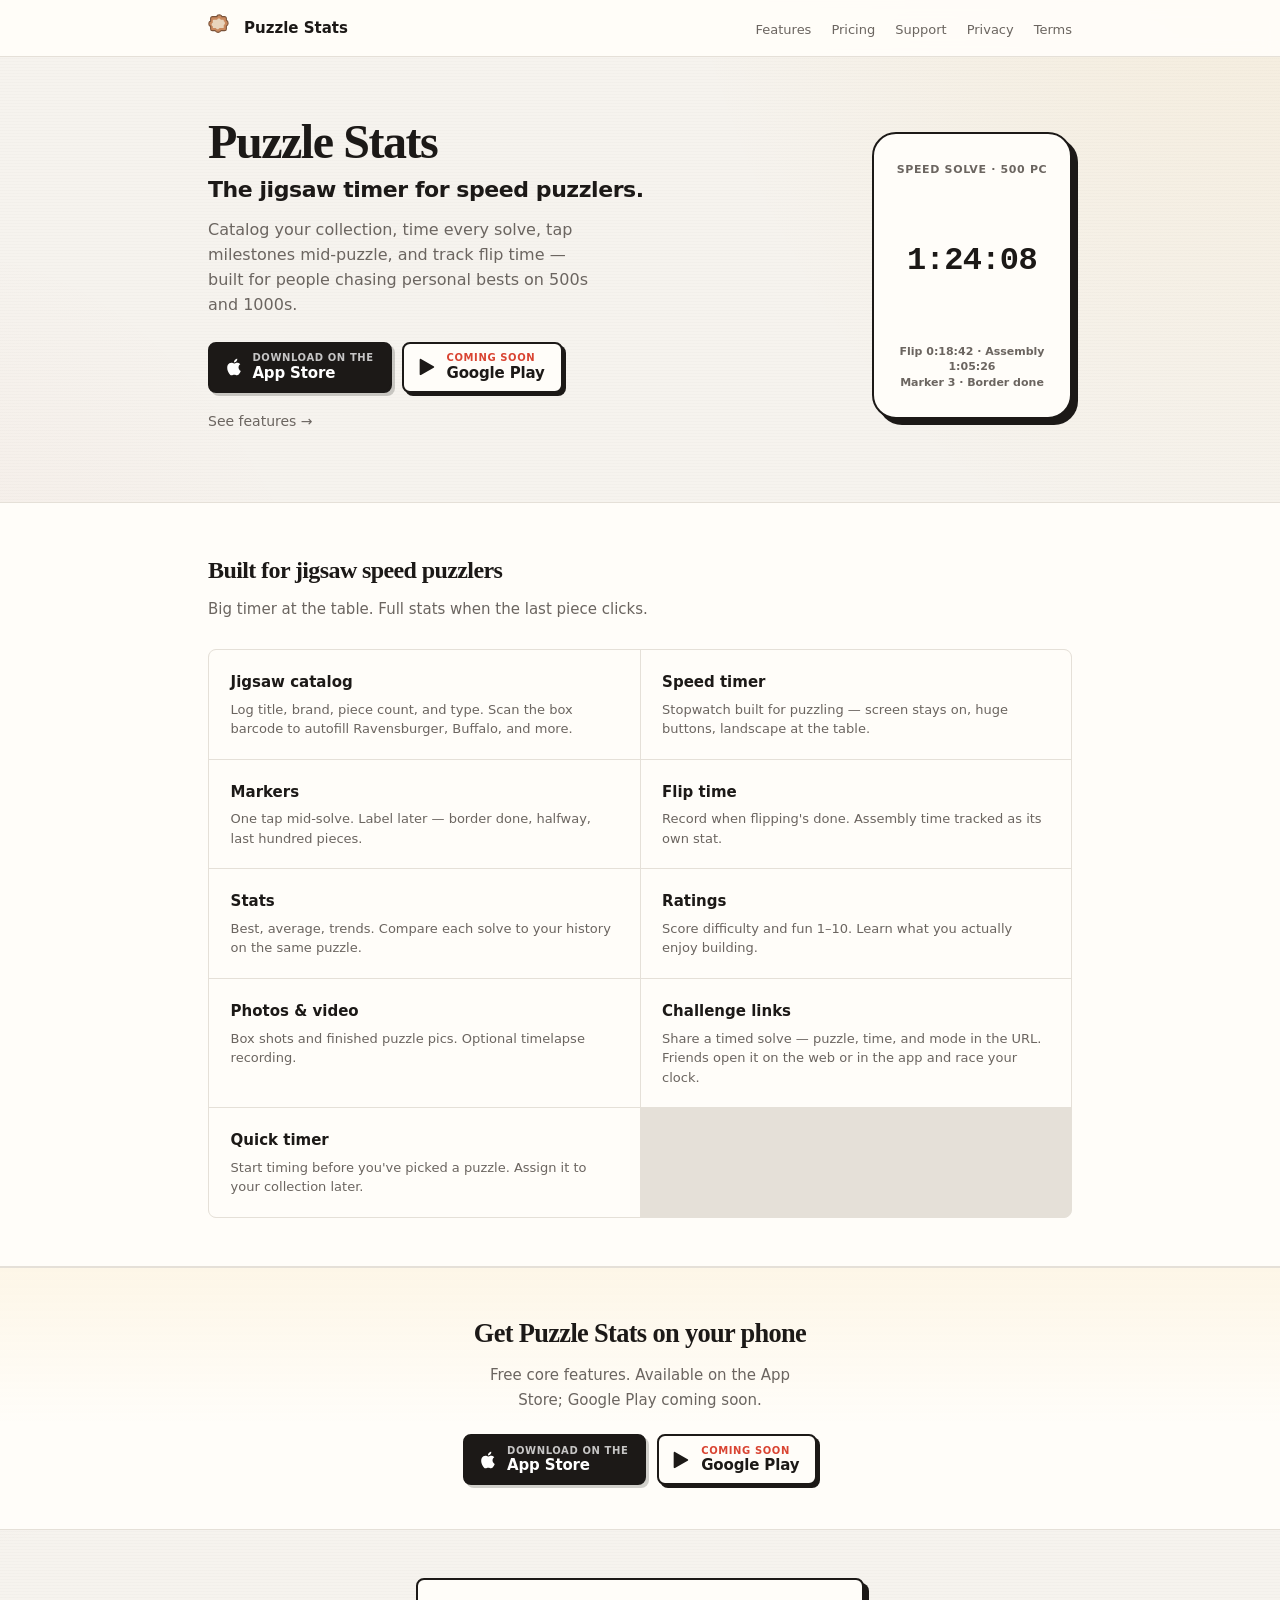
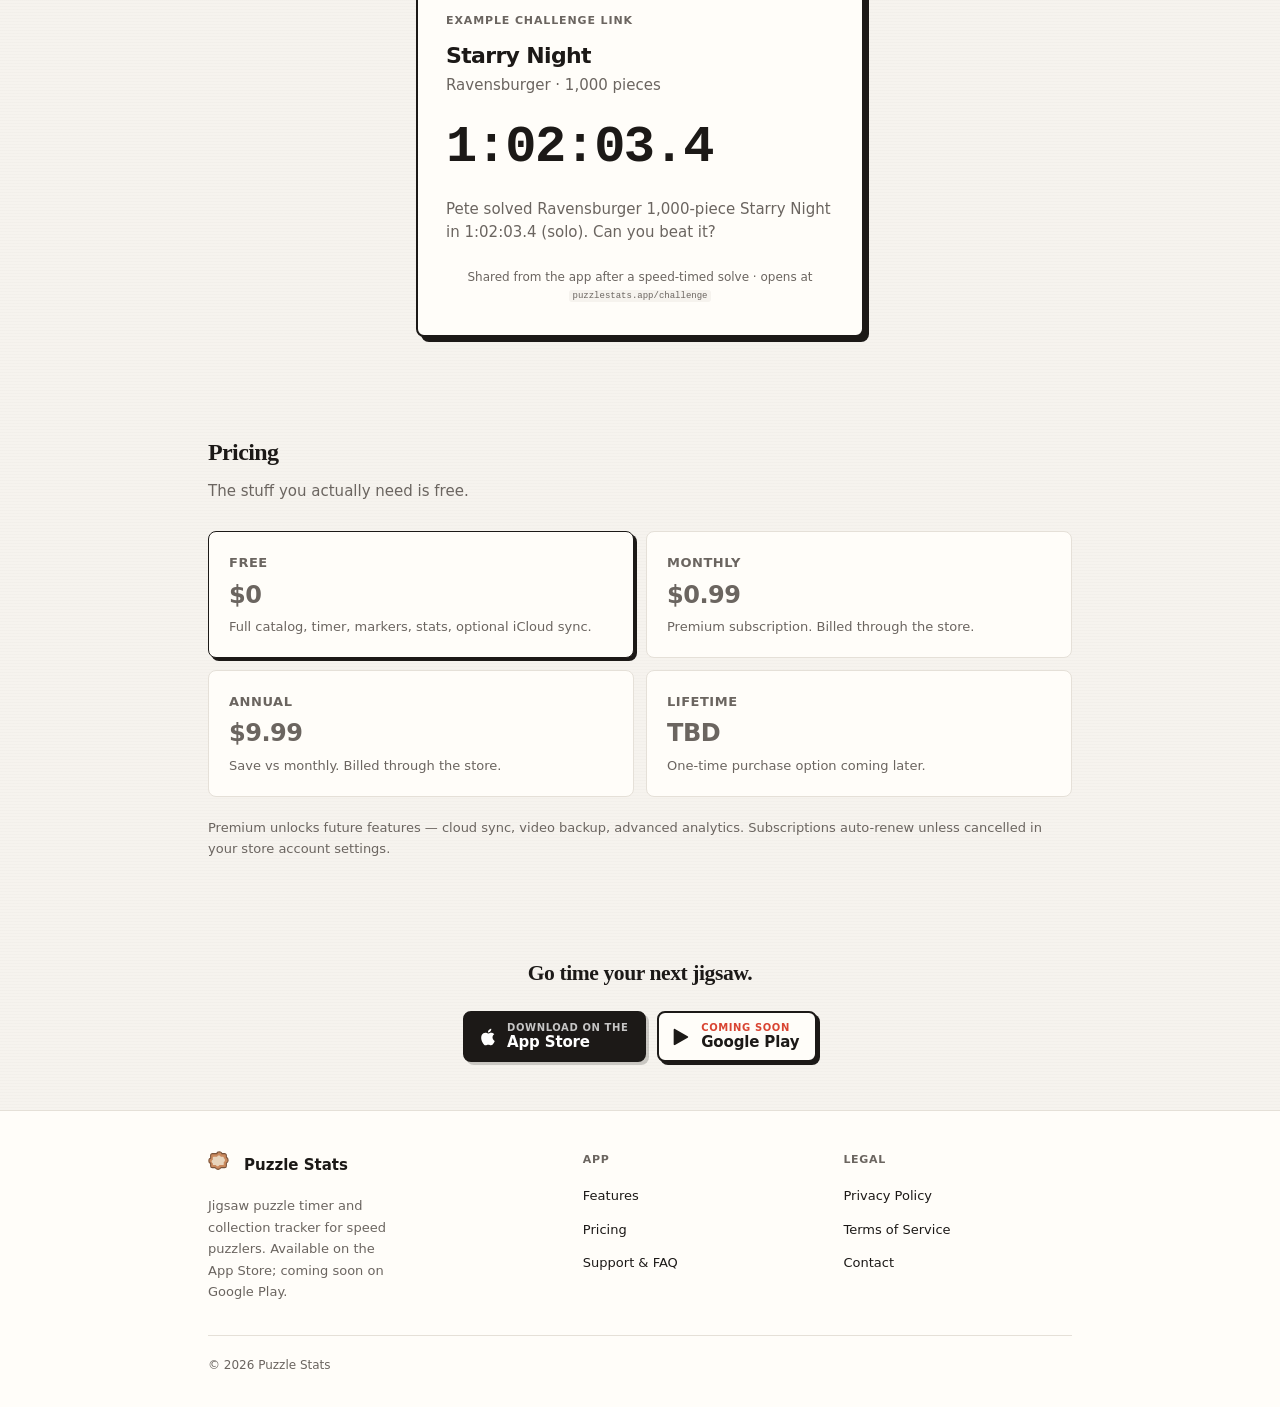
==== commit 2323a681: "update" ====
--- a/index.html
+++ b/index.html
@@ -108,13 +108,13 @@
           <p class="hero-tagline">The jigsaw timer for speed puzzlers.</p>
           <p class="hero-lead">Catalog your collection, time every solve, tap milestones mid-puzzle, and track flip time — built for people chasing personal bests on 500s and 1000s.</p>
           <div class="store-badges" role="group" aria-label="App availability">
-            <span class="store-badge store-badge--soon" data-store="app" aria-disabled="true">
+            <a class="store-badge" data-store="app" href="https://apps.apple.com/app/puzzle-stats/id6787608046" target="_blank" rel="noopener noreferrer">
               <svg viewBox="0 0 24 24" fill="currentColor" aria-hidden="true"><path d="M18.71 19.5c-.83 1.24-1.71 2.45-3.05 2.47-1.34.03-1.77-.79-3.29-.79-1.53 0-2 .77-3.27.82-1.31.05-2.3-1.32-3.14-2.53C4.25 17 2.94 12.45 4.7 9.39c.87-1.52 2.43-2.48 4.12-2.51 1.28-.02 2.5.87 3.29.87.78 0 2.26-1.07 3.8-.91.65.03 2.47.26 3.64 1.98-.09.06-2.17 1.28-2.15 3.81.03 3.02 2.65 4.03 2.68 4.04-.03.07-.42 1.44-1.38 2.83M13 3.5c.73-.83 1.94-1.46 2.94-1.5.13 1.17-.34 2.35-1.04 3.19-.69.85-1.83 1.51-2.95 1.42-.15-1.15.41-2.35 1.05-3.11z"/></svg>
               <span class="store-badge-text">
-                <span class="store-badge-label">Coming soon</span>
+                <span class="store-badge-label">Download on the</span>
                 <span class="store-badge-store">App Store</span>
               </span>
-            </span>
+            </a>
             <span class="store-badge store-badge--soon" data-store="play" aria-disabled="true">
               <svg viewBox="0 0 24 24" fill="currentColor" aria-hidden="true"><path d="M3.6 2.3C3.2 2.1 2.8 2.1 2.5 2.3 2.2 2.5 2 2.8 2 3.2v17.6c0 .4.2.7.5.9.3.2.7.2 1.1 0l15.2-8.8c.4-.2.6-.6.6-.9s-.2-.7-.6-.9L3.6 2.3z"/></svg>
               <span class="store-badge-text">
@@ -185,13 +185,13 @@
         <h2 id="promo-heading">Get Puzzle Stats on your phone</h2>
         <p>Free core features. Available on the App Store; Google Play coming soon.</p>
         <div class="store-badges store-badges--center" role="group" aria-label="App availability">
-          <span class="store-badge store-badge--soon" data-store="app" aria-disabled="true">
+          <a class="store-badge" data-store="app" href="https://apps.apple.com/app/puzzle-stats/id6787608046" target="_blank" rel="noopener noreferrer">
             <svg viewBox="0 0 24 24" fill="currentColor" aria-hidden="true"><path d="M18.71 19.5c-.83 1.24-1.71 2.45-3.05 2.47-1.34.03-1.77-.79-3.29-.79-1.53 0-2 .77-3.27.82-1.31.05-2.3-1.32-3.14-2.53C4.25 17 2.94 12.45 4.7 9.39c.87-1.52 2.43-2.48 4.12-2.51 1.28-.02 2.5.87 3.29.87.78 0 2.26-1.07 3.8-.91.65.03 2.47.26 3.64 1.98-.09.06-2.17 1.28-2.15 3.81.03 3.02 2.65 4.03 2.68 4.04-.03.07-.42 1.44-1.38 2.83M13 3.5c.73-.83 1.94-1.46 2.94-1.5.13 1.17-.34 2.35-1.04 3.19-.69.85-1.83 1.51-2.95 1.42-.15-1.15.41-2.35 1.05-3.11z"/></svg>
             <span class="store-badge-text">
-              <span class="store-badge-label">Coming soon</span>
+              <span class="store-badge-label">Download on the</span>
               <span class="store-badge-store">App Store</span>
             </span>
-          </span>
+          </a>
           <span class="store-badge store-badge--soon" data-store="play" aria-disabled="true">
             <svg viewBox="0 0 24 24" fill="currentColor" aria-hidden="true"><path d="M3.6 2.3C3.2 2.1 2.8 2.1 2.5 2.3 2.2 2.5 2 2.8 2 3.2v17.6c0 .4.2.7.5.9.3.2.7.2 1.1 0l15.2-8.8c.4-.2.6-.6.6-.9s-.2-.7-.6-.9L3.6 2.3z"/></svg>
             <span class="store-badge-text">
@@ -252,13 +252,13 @@
       <div class="container">
         <p>Go time your next jigsaw.</p>
         <div class="store-badges store-badges--center" role="group" aria-label="App availability">
-          <span class="store-badge store-badge--soon" data-store="app" aria-disabled="true">
+          <a class="store-badge" data-store="app" href="https://apps.apple.com/app/puzzle-stats/id6787608046" target="_blank" rel="noopener noreferrer">
             <svg viewBox="0 0 24 24" fill="currentColor" aria-hidden="true"><path d="M18.71 19.5c-.83 1.24-1.71 2.45-3.05 2.47-1.34.03-1.77-.79-3.29-.79-1.53 0-2 .77-3.27.82-1.31.05-2.3-1.32-3.14-2.53C4.25 17 2.94 12.45 4.7 9.39c.87-1.52 2.43-2.48 4.12-2.51 1.28-.02 2.5.87 3.29.87.78 0 2.26-1.07 3.8-.91.65.03 2.47.26 3.64 1.98-.09.06-2.17 1.28-2.15 3.81.03 3.02 2.65 4.03 2.68 4.04-.03.07-.42 1.44-1.38 2.83M13 3.5c.73-.83 1.94-1.46 2.94-1.5.13 1.17-.34 2.35-1.04 3.19-.69.85-1.83 1.51-2.95 1.42-.15-1.15.41-2.35 1.05-3.11z"/></svg>
             <span class="store-badge-text">
-              <span class="store-badge-label">Coming soon</span>
+              <span class="store-badge-label">Download on the</span>
               <span class="store-badge-store">App Store</span>
             </span>
-          </span>
+          </a>
           <span class="store-badge store-badge--soon" data-store="play" aria-disabled="true">
             <svg viewBox="0 0 24 24" fill="currentColor" aria-hidden="true"><path d="M3.6 2.3C3.2 2.1 2.8 2.1 2.5 2.3 2.2 2.5 2 2.8 2 3.2v17.6c0 .4.2.7.5.9.3.2.7.2 1.1 0l15.2-8.8c.4-.2.6-.6.6-.9s-.2-.7-.6-.9L3.6 2.3z"/></svg>
             <span class="store-badge-text">
@@ -300,18 +300,12 @@
     <p class="footer-bottom">© 2026 Puzzle Stats</p>
   </footer>
 
-  <div class="mobile-store-bar" aria-label="App availability">
-    <p class="mobile-store-bar-label">Puzzle Stats · Coming soon</p>
-    <div class="store-badges store-badges--compact" role="group">
-      <span class="store-badge store-badge--soon store-badge--compact" data-store="app" aria-disabled="true">
-        <svg viewBox="0 0 24 24" fill="currentColor" aria-hidden="true"><path d="M18.71 19.5c-.83 1.24-1.71 2.45-3.05 2.47-1.34.03-1.77-.79-3.29-.79-1.53 0-2 .77-3.27.82-1.31.05-2.3-1.32-3.14-2.53C4.25 17 2.94 12.45 4.7 9.39c.87-1.52 2.43-2.48 4.12-2.51 1.28-.02 2.5.87 3.29.87.78 0 2.26-1.07 3.8-.91.65.03 2.47.26 3.64 1.98-.09.06-2.17 1.28-2.15 3.81.03 3.02 2.65 4.03 2.68 4.04-.03.07-.42 1.44-1.38 2.83M13 3.5c.73-.83 1.94-1.46 2.94-1.5.13 1.17-.34 2.35-1.04 3.19-.69.85-1.83 1.51-2.95 1.42-.15-1.15.41-2.35 1.05-3.11z"/></svg>
-        <span class="store-badge-store">App Store</span>
-      </span>
-      <span class="store-badge store-badge--soon store-badge--compact" data-store="play" aria-disabled="true">
-        <svg viewBox="0 0 24 24" fill="currentColor" aria-hidden="true"><path d="M3.6 2.3C3.2 2.1 2.8 2.1 2.5 2.3 2.2 2.5 2 2.8 2 3.2v17.6c0 .4.2.7.5.9.3.2.7.2 1.1 0l15.2-8.8c.4-.2.6-.6.6-.9s-.2-.7-.6-.9L3.6 2.3z"/></svg>
-        <span class="store-badge-store">Play</span>
-      </span>
-    </div>
+  <div class="mobile-store-bar" aria-label="Get the app">
+    <p class="mobile-store-bar-label">Puzzle Stats · Available on iOS</p>
+    <a class="store-badge store-badge--compact" data-store="app" href="https://apps.apple.com/app/puzzle-stats/id6787608046" target="_blank" rel="noopener noreferrer">
+      <svg viewBox="0 0 24 24" fill="currentColor" aria-hidden="true"><path d="M18.71 19.5c-.83 1.24-1.71 2.45-3.05 2.47-1.34.03-1.77-.79-3.29-.79-1.53 0-2 .77-3.27.82-1.31.05-2.3-1.32-3.14-2.53C4.25 17 2.94 12.45 4.7 9.39c.87-1.52 2.43-2.48 4.12-2.51 1.28-.02 2.5.87 3.29.87.78 0 2.26-1.07 3.8-.91.65.03 2.47.26 3.64 1.98-.09.06-2.17 1.28-2.15 3.81.03 3.02 2.65 4.03 2.68 4.04-.03.07-.42 1.44-1.38 2.83M13 3.5c.73-.83 1.94-1.46 2.94-1.5.13 1.17-.34 2.35-1.04 3.19-.69.85-1.83 1.51-2.95 1.42-.15-1.15.41-2.35 1.05-3.11z"/></svg>
+      <span class="store-badge-store">App Store</span>
+    </a>
   </div>
 
   <script src="/js/site-config.js"></script>
--- a/css/styles.css
+++ b/css/styles.css
@@ -1,6 +1,6 @@
 :root {
   --bg: #f6f3ee;
-  --surface: #fff;
+  --surface: #fffdf9;
   --ink: #1c1917;
   --muted: #6b6560;
   --line: #e5e0d8;
@@ -8,7 +8,8 @@
   --yellow: #e8a820;
   --blue: #2b6cb8;
   --green: #2f8554;
-  --font: system-ui, -apple-system, BlinkMacSystemFont, "Segoe UI", sans-serif;
+  --display: "Iowan Old Style", "Palatino Linotype", Palatino, "Book Antiqua", Georgia, serif;
+  --font: "Segoe UI", system-ui, -apple-system, BlinkMacSystemFont, sans-serif;
   --mono: ui-monospace, "Cascadia Code", "SF Mono", monospace;
   --narrow: 40rem;
   --wide: 54rem;
@@ -25,7 +26,17 @@
   font-size: 1.0625rem;
   line-height: 1.65;
   color: var(--ink);
-  background: var(--bg);
+  background-color: var(--bg);
+  background-image:
+    radial-gradient(ellipse 90% 55% at 100% -10%, rgba(232, 168, 32, 0.11), transparent 55%),
+    radial-gradient(ellipse 70% 45% at -5% 30%, rgba(217, 68, 50, 0.05), transparent 50%),
+    repeating-linear-gradient(
+      0deg,
+      transparent,
+      transparent 2px,
+      rgba(28, 25, 23, 0.015) 2px,
+      rgba(28, 25, 23, 0.015) 3px
+    );
   -webkit-font-smoothing: antialiased;
 }
 
@@ -58,7 +69,8 @@
 
 /* header */
 .site-header {
-  background: var(--surface);
+  background: rgba(255, 253, 249, 0.94);
+  backdrop-filter: blur(8px);
   border-bottom: 1px solid var(--line);
   position: sticky;
   top: 0;
@@ -121,17 +133,13 @@
 
 /* hero */
 .hero {
-  padding: 2.25rem 0 2.75rem;
+  padding: 2.75rem 0 3rem;
   position: relative;
   overflow: hidden;
-  background:
-    radial-gradient(ellipse 80% 60% at 100% 0%, rgba(232, 168, 32, 0.12), transparent 55%),
-    radial-gradient(ellipse 70% 50% at 0% 100%, rgba(217, 68, 50, 0.06), transparent 50%),
-    var(--bg);
 }
 
 @media (min-width: 720px) {
-  .hero { padding: 3.5rem 0 4rem; }
+  .hero { padding: 3.75rem 0 4.25rem; }
 }
 
 .hero-grid {
@@ -148,9 +156,10 @@
 }
 
 .hero-brand {
-  font-size: clamp(1.85rem, 7vw, 2.5rem);
-  font-weight: 800;
-  letter-spacing: -0.04em;
+  font-family: var(--display);
+  font-size: clamp(2.15rem, 8vw, 3rem);
+  font-weight: 700;
+  letter-spacing: -0.03em;
   line-height: 1.05;
   margin: 0 0 0.55rem;
   color: var(--ink);
@@ -175,7 +184,7 @@
 
 .hero-features-link {
   display: inline-block;
-  margin-top: 1rem;
+  margin-top: 1.1rem;
 }
 
 .store-badges {
@@ -315,11 +324,10 @@
 
 .text-link:hover { color: var(--ink); text-decoration: underline; }
 
-/* decorative phone mock */
+/* decorative phone mock — desktop only so mobile hero stays brand-first */
 .hero-visual {
-  display: block;
-  width: min(100%, 200px);
-  margin-inline: auto;
+  display: none;
+  width: 200px;
   background: var(--surface);
   border: 2px solid var(--ink);
   border-radius: 24px;
@@ -328,24 +336,7 @@
 }
 
 @media (min-width: 720px) {
-  .hero-visual {
-    margin-inline: 0;
-    width: 200px;
-  }
-}
-
-@media (max-width: 719px) {
-  .hero-visual {
-    width: min(100%, 168px);
-    padding: 0.85rem;
-    border-radius: 20px;
-    box-shadow: 4px 4px 0 var(--ink);
-  }
-
-  .hero-visual .mock-timer {
-    font-size: 1.625rem;
-    padding: 1rem 0;
-  }
+  .hero-visual { display: block; }
 }
 
 .mock-timer {
@@ -391,8 +382,9 @@
 }
 
 .section-head h2 {
-  font-size: 1.375rem;
-  font-weight: 800;
+  font-family: var(--display);
+  font-size: 1.5rem;
+  font-weight: 700;
   margin: 0 0 0.35rem;
   letter-spacing: -0.025em;
 }
@@ -485,32 +477,31 @@
   color: var(--muted);
 }
 
-/* mid-page app promo */
+/* mid-page app promo — kraft paper, not solid black */
 .promo-band {
   padding: 2.75rem 0;
   text-align: center;
-  background: var(--ink);
-  color: #fff;
+  background:
+    linear-gradient(180deg, rgba(232, 168, 32, 0.08), transparent 60%),
+    var(--surface);
+  border-block: 1px solid var(--line);
+  color: var(--ink);
 }
 
 .promo-band h2 {
-  font-size: clamp(1.25rem, 4vw, 1.5rem);
-  font-weight: 800;
-  letter-spacing: -0.03em;
+  font-family: var(--display);
+  font-size: clamp(1.35rem, 4vw, 1.65rem);
+  font-weight: 700;
+  letter-spacing: -0.025em;
   margin: 0 0 0.5rem;
 }
 
 .promo-band p {
   margin: 0 0 1.35rem;
   font-size: 0.9375rem;
-  color: rgba(255, 255, 255, 0.72);
+  color: var(--muted);
   max-width: 36ch;
   margin-inline: auto;
-}
-
-.promo-band .store-badge--soon {
-  background: var(--surface);
-  color: var(--ink);
 }
 
 /* cta */
@@ -520,13 +511,14 @@
 }
 
 .cta-band p {
-  font-size: 1.25rem;
+  font-family: var(--display);
+  font-size: 1.35rem;
   font-weight: 700;
   margin: 0 0 1.25rem;
   letter-spacing: -0.02em;
 }
 
-/* sticky mobile store bar */
+/* sticky mobile store bar — single App Store CTA */
 .mobile-store-bar {
   display: none;
 }
@@ -542,10 +534,11 @@
     right: 0;
     bottom: 0;
     z-index: 40;
-    padding: 0.65rem 1rem calc(0.65rem + env(safe-area-inset-bottom, 0px));
-    background: var(--surface);
+    padding: 0.7rem 1rem calc(0.7rem + env(safe-area-inset-bottom, 0px));
+    background: rgba(255, 253, 249, 0.96);
+    backdrop-filter: blur(8px);
     border-top: 1px solid var(--line);
-    box-shadow: 0 -4px 16px rgba(28, 25, 23, 0.06);
+    box-shadow: 0 -6px 20px rgba(28, 25, 23, 0.07);
   }
 
   .mobile-store-bar-label {
@@ -559,34 +552,17 @@
     min-width: 0;
   }
 
-  .store-badges--compact {
+  .mobile-store-bar .store-badge--compact {
     flex-shrink: 0;
-    gap: 0.4rem;
+    box-shadow: 2px 2px 0 rgba(28, 25, 23, 0.18);
+  }
+
+  body {
+    padding-bottom: calc(4.75rem + env(safe-area-inset-bottom, 0px));
   }
 
   .site-footer {
-    padding-bottom: calc(5rem + env(safe-area-inset-bottom, 0px));
-  }
-}
-
-@media (max-width: 400px) {
-  .mobile-store-bar {
-    flex-wrap: wrap;
-    justify-content: center;
-    text-align: center;
-  }
-
-  .mobile-store-bar-label {
-    flex: 1 1 100%;
-  }
-
-  .store-badges--compact {
-    justify-content: center;
-    width: 100%;
-  }
-
-  .site-footer {
-    padding-bottom: calc(6.5rem + env(safe-area-inset-bottom, 0px));
+    padding-bottom: 2rem;
   }
 }
 
@@ -692,6 +668,66 @@
 .error-page p {
   color: var(--muted);
   margin: 0 0 1.5rem;
+}
+
+/* download redirect / soft landing */
+.download-page {
+  padding: 2.5rem 0 4rem;
+  min-height: 50vh;
+}
+
+.download-status {
+  text-align: center;
+  color: var(--muted);
+  font-size: 0.9375rem;
+  margin: 3rem 0;
+}
+
+.download-card {
+  background: var(--surface);
+  border: 2px solid var(--ink);
+  border-radius: var(--radius);
+  box-shadow: 5px 5px 0 var(--ink);
+  padding: 2rem 1.75rem;
+  max-width: 28rem;
+  margin: 0 auto;
+  text-align: center;
+}
+
+.download-eyebrow {
+  font-size: 0.6875rem;
+  font-weight: 700;
+  text-transform: uppercase;
+  letter-spacing: 0.08em;
+  color: var(--muted);
+  margin: 0 0 0.75rem;
+}
+
+.download-title {
+  font-size: clamp(1.5rem, 4vw, 1.875rem);
+  font-weight: 800;
+  line-height: 1.15;
+  letter-spacing: -0.03em;
+  margin: 0 0 0.5rem;
+}
+
+.download-sub {
+  font-size: 0.9375rem;
+  color: var(--muted);
+  margin: 0 0 1.5rem;
+  line-height: 1.55;
+}
+
+.download-source {
+  font-size: 0.75rem;
+  color: var(--muted);
+  margin: -0.75rem 0 1.25rem;
+  letter-spacing: 0.02em;
+}
+
+.download-home {
+  margin: 1.5rem 0 0;
+  font-size: 0.875rem;
 }
 
 /* challenge share */
@@ -931,7 +967,7 @@
   }
 }
 
-/* light motion — hero only */
+/* light motion — hero + CTAs */
 @media (prefers-reduced-motion: no-preference) {
   .hero-copy {
     animation: hero-rise 0.55s ease-out both;
@@ -941,15 +977,9 @@
     animation: hero-rise 0.65s ease-out 0.12s both;
   }
 
-  .promo-band .store-badge,
-  .cta-band .store-badge {
-    transition: transform 0.15s ease, box-shadow 0.15s ease;
-  }
-
-  .promo-band .store-badge--soon:hover,
-  .cta-band .store-badge--soon:hover {
+  a.store-badge:hover {
     transform: translate(-1px, -1px);
-    box-shadow: 4px 4px 0 var(--ink);
+    box-shadow: 4px 4px 0 rgba(28, 25, 23, 0.25);
   }
 }
 
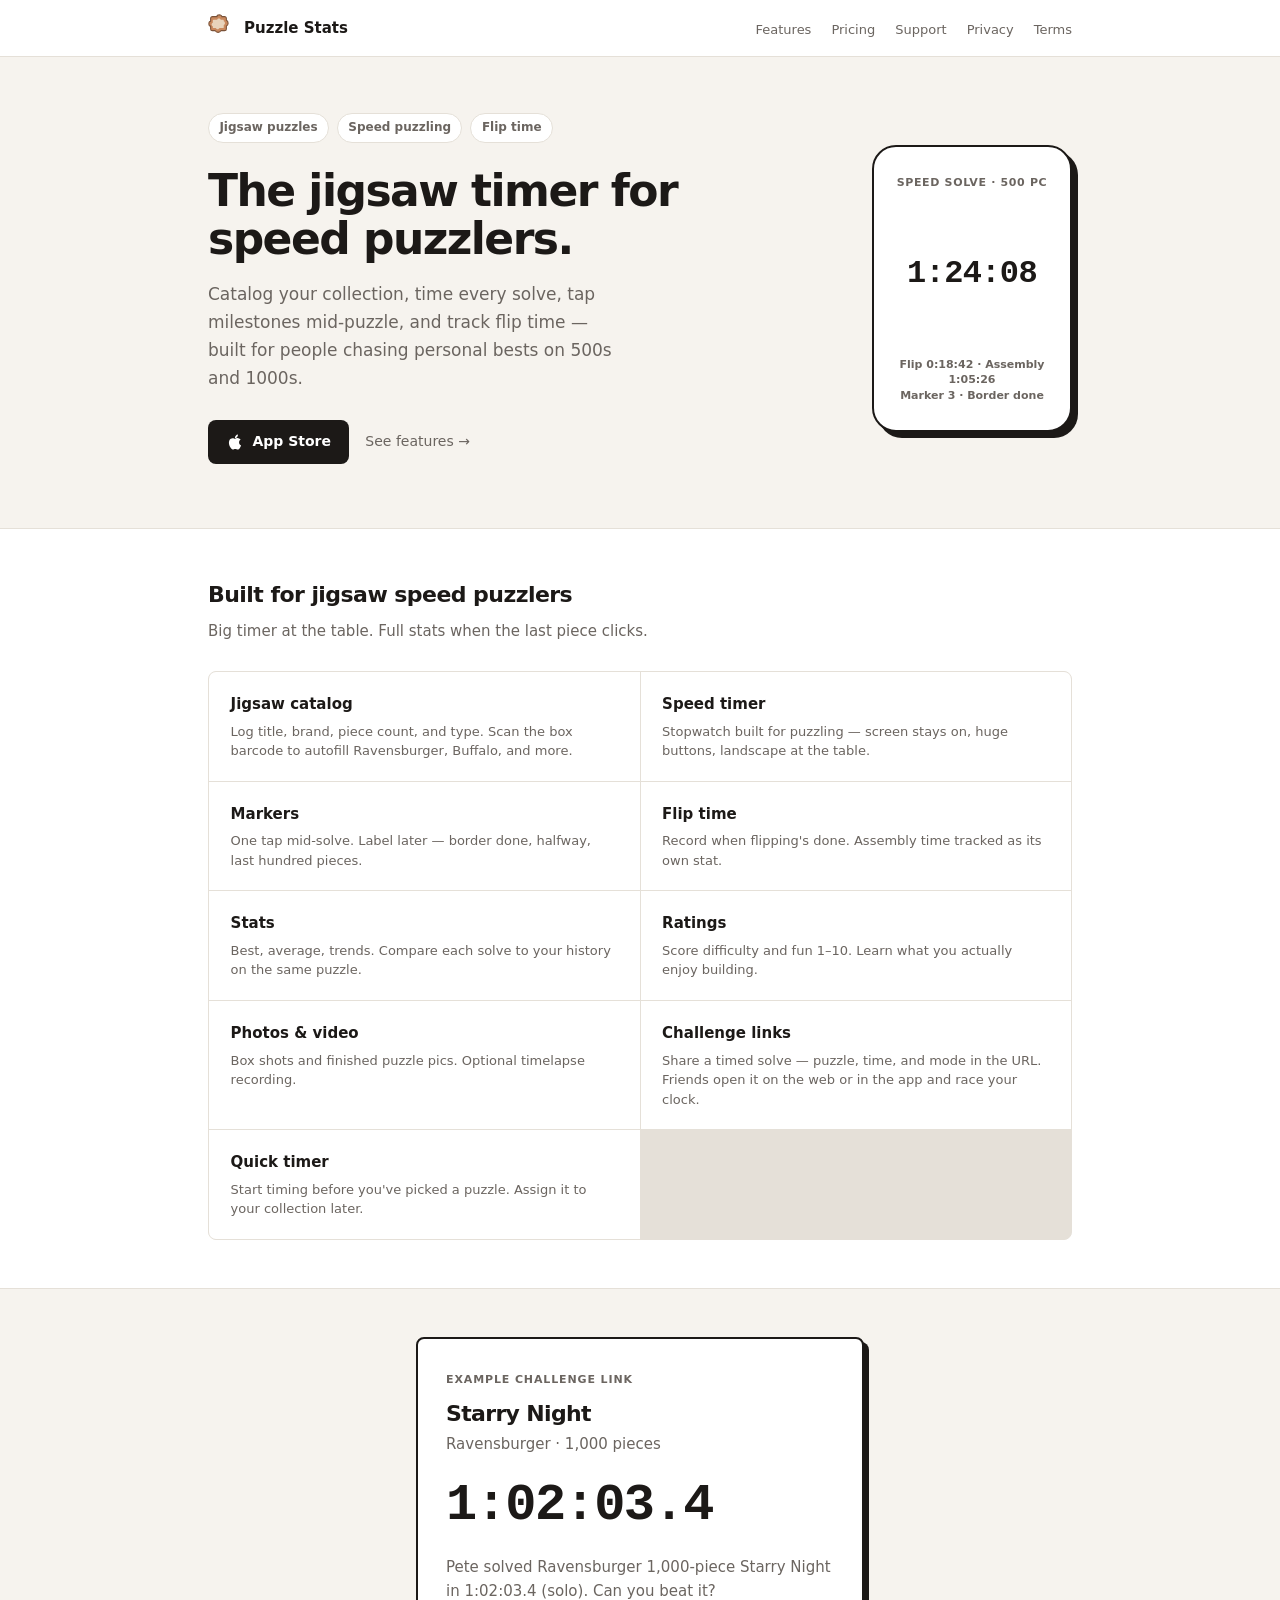
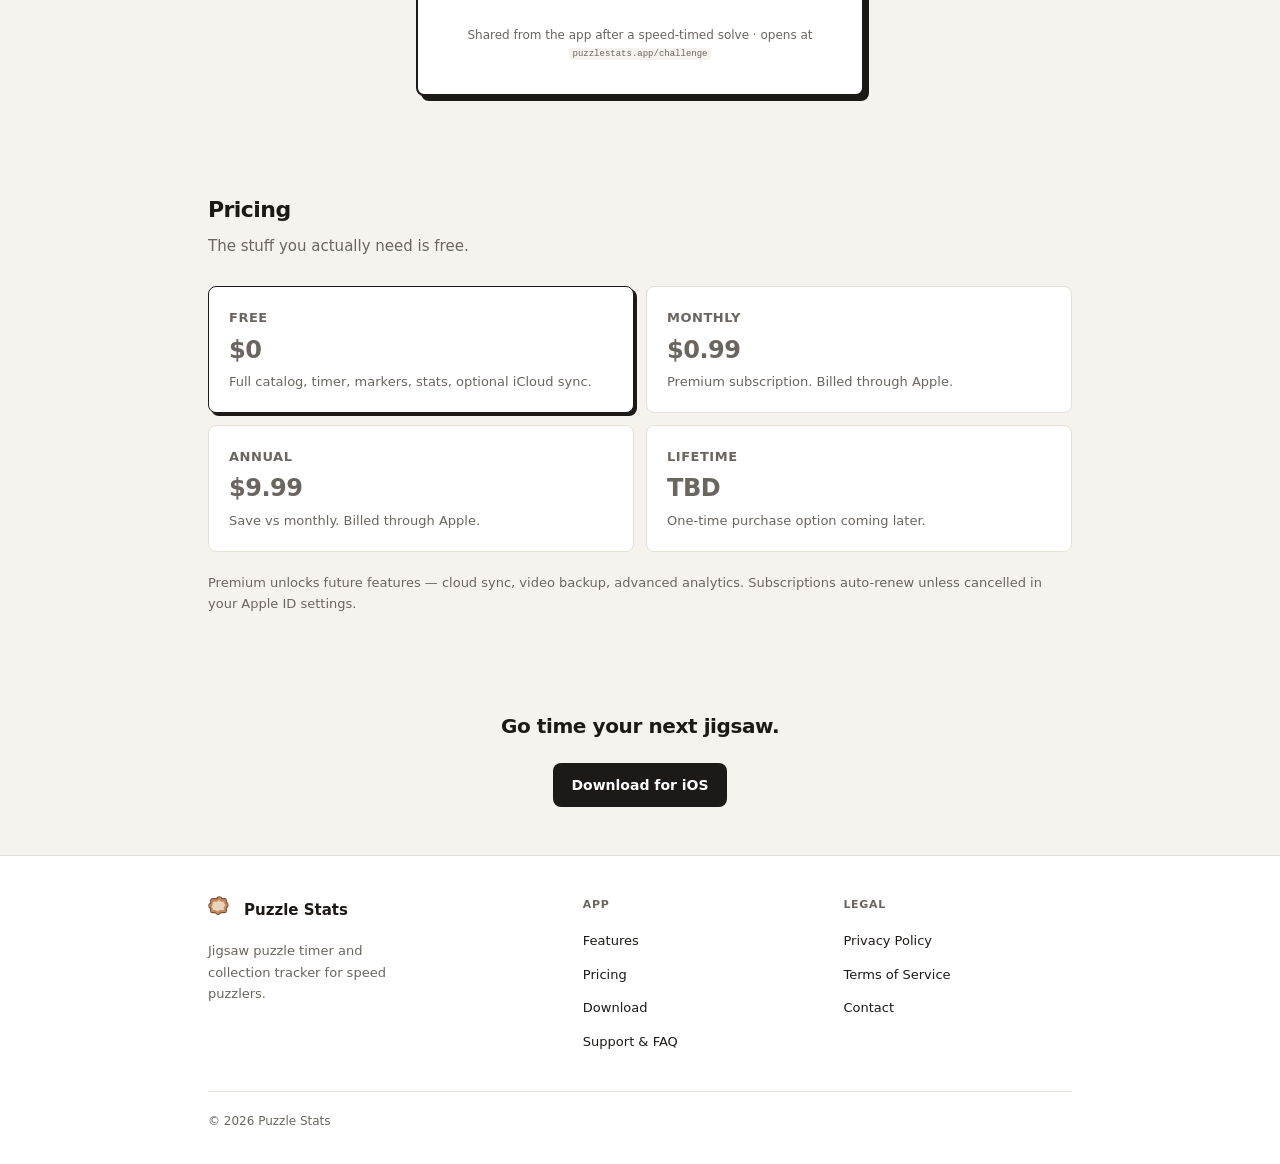
==== commit b8d89d80: "update" ====
--- a/index.html
+++ b/index.html
@@ -4,8 +4,8 @@
   <meta charset="UTF-8">
   <meta name="viewport" content="width=device-width, initial-scale=1.0">
   <title>Puzzle Stats — Jigsaw Puzzle Timer for Speed Puzzlers</title>
-  <meta name="description" content="Time your jigsaw solves, track flip time, and log your collection. Puzzle Stats — the speed-puzzling timer for iOS and Android. Available on the App Store; coming soon on Google Play.">
-  <meta name="keywords" content="puzzle timer, jigsaw puzzle tracker, puzzle stats, speed puzzling, puzzle app iOS, puzzle app Android">
+  <meta name="description" content="Time your jigsaw solves, track flip time, and log your collection. Free iOS app built for speed puzzlers — 500-piece PBs, milestone markers, offline catalog.">
+  <meta name="keywords" content="puzzle timer, jigsaw puzzle tracker, puzzle stats, speed puzzling, puzzle app iOS">
   <meta name="author" content="Puzzle Stats">
   <meta name="robots" content="index, follow, max-image-preview:large, max-snippet:-1, max-video-preview:-1">
   <meta name="googlebot" content="index, follow">
@@ -15,18 +15,10 @@
   <link rel="icon" href="/assets/favicon.svg" type="image/svg+xml">
   <link rel="apple-touch-icon" href="/assets/favicon.svg">
   <link rel="canonical" href="https://puzzlestats.app/">
-  <!--
-    Google Search Console ownership (HTML meta method):
-    In Search Console → Settings → Ownership verification → HTML tag,
-    copy the meta tag Google gives you and paste it below this comment
-    (replace PASTE_CODE_FROM_GOOGLE with the real content value).
-    Do not invent a token. Prefer DNS TXT verification when possible.
-    <meta name="google-site-verification" content="PASTE_CODE_FROM_GOOGLE">
-  -->
   <meta property="og:type" content="website">
   <meta property="og:url" content="https://puzzlestats.app/">
   <meta property="og:title" content="Puzzle Stats — Jigsaw Timer for Speed Puzzlers">
-  <meta property="og:description" content="Time jigsaw solves, track flip time, and build your puzzle collection. Built for speed puzzlers — available on iOS, coming soon on Android.">
+  <meta property="og:description" content="Time jigsaw solves, track flip time, and build your puzzle collection. Built for speed puzzlers on iOS.">
   <meta property="og:site_name" content="Puzzle Stats">
   <meta property="og:locale" content="en_US">
   <meta property="og:image" content="https://puzzlestats.app/assets/og-image.svg">
@@ -34,8 +26,8 @@
   <meta property="og:image:height" content="630">
   <meta property="og:image:alt" content="Puzzle Stats">
   <meta name="twitter:card" content="summary_large_image">
-  <meta name="twitter:title" content="Puzzle Stats — Jigsaw Puzzle Timer">
-  <meta name="twitter:description" content="Catalog puzzles, time your solves, record milestones. Available on the App Store; coming soon on Google Play.">
+  <meta name="twitter:title" content="Puzzle Stats — Jigsaw Puzzle Timer for iOS">
+  <meta name="twitter:description" content="Catalog puzzles, time your solves, record milestones. Free on iOS.">
   <meta name="twitter:image" content="https://puzzlestats.app/assets/og-image.svg">
   <link rel="stylesheet" href="css/styles.css">
   <script type="application/ld+json">
@@ -66,7 +58,7 @@
         "@type": "SoftwareApplication",
         "@id": "https://puzzlestats.app/#app",
         "name": "Puzzle Stats",
-        "operatingSystem": "iOS, Android",
+        "operatingSystem": "iOS",
         "applicationCategory": "LifestyleApplication",
         "offers": [
           { "@type": "Offer", "price": "0", "priceCurrency": "USD" },
@@ -85,10 +77,10 @@
         <img src="/assets/favicon.svg" alt="" class="logo-icon" width="28" height="28">
         Puzzle Stats
       </a>
-      <button class="nav-toggle" type="button" aria-label="Menu" aria-expanded="false" aria-controls="site-nav">
+      <button class="nav-toggle" aria-label="Menu" aria-expanded="false">
         <svg width="22" height="22" viewBox="0 0 24 24" fill="none" stroke="currentColor" stroke-width="2"><path d="M4 6h16M4 12h16M4 18h16"/></svg>
       </button>
-      <nav id="site-nav">
+      <nav>
         <ul class="nav-links">
           <li><a href="#features">Features</a></li>
           <li><a href="#pricing">Pricing</a></li>
@@ -103,27 +95,21 @@
   <main>
     <section class="hero">
       <div class="container container--wide hero-grid">
-        <div class="hero-copy">
-          <h1 class="hero-brand">Puzzle Stats</h1>
-          <p class="hero-tagline">The jigsaw timer for speed puzzlers.</p>
+        <div>
+          <ul class="hero-tags">
+            <li>Jigsaw puzzles</li>
+            <li>Speed puzzling</li>
+            <li>Flip time</li>
+          </ul>
+          <h1>The jigsaw timer for speed puzzlers.</h1>
           <p class="hero-lead">Catalog your collection, time every solve, tap milestones mid-puzzle, and track flip time — built for people chasing personal bests on 500s and 1000s.</p>
-          <div class="store-badges" role="group" aria-label="App availability">
-            <a class="store-badge" data-store="app" href="https://apps.apple.com/app/puzzle-stats/id6787608046" target="_blank" rel="noopener noreferrer">
+          <div class="hero-actions">
+            <a href="#" class="app-store-btn" aria-label="Download on the App Store">
               <svg viewBox="0 0 24 24" fill="currentColor" aria-hidden="true"><path d="M18.71 19.5c-.83 1.24-1.71 2.45-3.05 2.47-1.34.03-1.77-.79-3.29-.79-1.53 0-2 .77-3.27.82-1.31.05-2.3-1.32-3.14-2.53C4.25 17 2.94 12.45 4.7 9.39c.87-1.52 2.43-2.48 4.12-2.51 1.28-.02 2.5.87 3.29.87.78 0 2.26-1.07 3.8-.91.65.03 2.47.26 3.64 1.98-.09.06-2.17 1.28-2.15 3.81.03 3.02 2.65 4.03 2.68 4.04-.03.07-.42 1.44-1.38 2.83M13 3.5c.73-.83 1.94-1.46 2.94-1.5.13 1.17-.34 2.35-1.04 3.19-.69.85-1.83 1.51-2.95 1.42-.15-1.15.41-2.35 1.05-3.11z"/></svg>
-              <span class="store-badge-text">
-                <span class="store-badge-label">Download on the</span>
-                <span class="store-badge-store">App Store</span>
-              </span>
+              App Store
             </a>
-            <span class="store-badge store-badge--soon" data-store="play" aria-disabled="true">
-              <svg viewBox="0 0 24 24" fill="currentColor" aria-hidden="true"><path d="M3.6 2.3C3.2 2.1 2.8 2.1 2.5 2.3 2.2 2.5 2 2.8 2 3.2v17.6c0 .4.2.7.5.9.3.2.7.2 1.1 0l15.2-8.8c.4-.2.6-.6.6-.9s-.2-.7-.6-.9L3.6 2.3z"/></svg>
-              <span class="store-badge-text">
-                <span class="store-badge-label">Coming soon</span>
-                <span class="store-badge-store">Google Play</span>
-              </span>
-            </span>
-          </div>
-          <a href="#features" class="text-link hero-features-link">See features →</a>
+            <a href="#features" class="text-link">See features →</a>
+          </div>
         </div>
         <div class="hero-visual" aria-hidden="true">
           <p class="mock-label">Speed solve · 500 pc</p>
@@ -176,29 +162,6 @@
             <h3>Quick timer</h3>
             <p>Start timing before you've picked a puzzle. Assign it to your collection later.</p>
           </article>
-        </div>
-      </div>
-    </section>
-
-    <section class="promo-band" aria-labelledby="promo-heading">
-      <div class="container">
-        <h2 id="promo-heading">Get Puzzle Stats on your phone</h2>
-        <p>Free core features. Available on the App Store; Google Play coming soon.</p>
-        <div class="store-badges store-badges--center" role="group" aria-label="App availability">
-          <a class="store-badge" data-store="app" href="https://apps.apple.com/app/puzzle-stats/id6787608046" target="_blank" rel="noopener noreferrer">
-            <svg viewBox="0 0 24 24" fill="currentColor" aria-hidden="true"><path d="M18.71 19.5c-.83 1.24-1.71 2.45-3.05 2.47-1.34.03-1.77-.79-3.29-.79-1.53 0-2 .77-3.27.82-1.31.05-2.3-1.32-3.14-2.53C4.25 17 2.94 12.45 4.7 9.39c.87-1.52 2.43-2.48 4.12-2.51 1.28-.02 2.5.87 3.29.87.78 0 2.26-1.07 3.8-.91.65.03 2.47.26 3.64 1.98-.09.06-2.17 1.28-2.15 3.81.03 3.02 2.65 4.03 2.68 4.04-.03.07-.42 1.44-1.38 2.83M13 3.5c.73-.83 1.94-1.46 2.94-1.5.13 1.17-.34 2.35-1.04 3.19-.69.85-1.83 1.51-2.95 1.42-.15-1.15.41-2.35 1.05-3.11z"/></svg>
-            <span class="store-badge-text">
-              <span class="store-badge-label">Download on the</span>
-              <span class="store-badge-store">App Store</span>
-            </span>
-          </a>
-          <span class="store-badge store-badge--soon" data-store="play" aria-disabled="true">
-            <svg viewBox="0 0 24 24" fill="currentColor" aria-hidden="true"><path d="M3.6 2.3C3.2 2.1 2.8 2.1 2.5 2.3 2.2 2.5 2 2.8 2 3.2v17.6c0 .4.2.7.5.9.3.2.7.2 1.1 0l15.2-8.8c.4-.2.6-.6.6-.9s-.2-.7-.6-.9L3.6 2.3z"/></svg>
-            <span class="store-badge-text">
-              <span class="store-badge-label">Coming soon</span>
-              <span class="store-badge-store">Google Play</span>
-            </span>
-          </span>
         </div>
       </div>
     </section>
@@ -231,12 +194,12 @@
           <div class="pricing-card">
             <h3>Monthly</h3>
             <p class="price">$0.99</p>
-            <p>Premium subscription. Billed through the store.</p>
+            <p>Premium subscription. Billed through Apple.</p>
           </div>
           <div class="pricing-card">
             <h3>Annual</h3>
             <p class="price">$9.99</p>
-            <p>Save vs monthly. Billed through the store.</p>
+            <p>Save vs monthly. Billed through Apple.</p>
           </div>
           <div class="pricing-card">
             <h3>Lifetime</h3>
@@ -244,29 +207,14 @@
             <p>One-time purchase option coming later.</p>
           </div>
         </div>
-        <p class="pricing-note">Premium unlocks future features — cloud sync, video backup, advanced analytics. Subscriptions auto-renew unless cancelled in your store account settings.</p>
+        <p class="pricing-note">Premium unlocks future features — cloud sync, video backup, advanced analytics. Subscriptions auto-renew unless cancelled in your Apple ID settings.</p>
       </div>
     </section>
 
     <section class="cta-band">
       <div class="container">
         <p>Go time your next jigsaw.</p>
-        <div class="store-badges store-badges--center" role="group" aria-label="App availability">
-          <a class="store-badge" data-store="app" href="https://apps.apple.com/app/puzzle-stats/id6787608046" target="_blank" rel="noopener noreferrer">
-            <svg viewBox="0 0 24 24" fill="currentColor" aria-hidden="true"><path d="M18.71 19.5c-.83 1.24-1.71 2.45-3.05 2.47-1.34.03-1.77-.79-3.29-.79-1.53 0-2 .77-3.27.82-1.31.05-2.3-1.32-3.14-2.53C4.25 17 2.94 12.45 4.7 9.39c.87-1.52 2.43-2.48 4.12-2.51 1.28-.02 2.5.87 3.29.87.78 0 2.26-1.07 3.8-.91.65.03 2.47.26 3.64 1.98-.09.06-2.17 1.28-2.15 3.81.03 3.02 2.65 4.03 2.68 4.04-.03.07-.42 1.44-1.38 2.83M13 3.5c.73-.83 1.94-1.46 2.94-1.5.13 1.17-.34 2.35-1.04 3.19-.69.85-1.83 1.51-2.95 1.42-.15-1.15.41-2.35 1.05-3.11z"/></svg>
-            <span class="store-badge-text">
-              <span class="store-badge-label">Download on the</span>
-              <span class="store-badge-store">App Store</span>
-            </span>
-          </a>
-          <span class="store-badge store-badge--soon" data-store="play" aria-disabled="true">
-            <svg viewBox="0 0 24 24" fill="currentColor" aria-hidden="true"><path d="M3.6 2.3C3.2 2.1 2.8 2.1 2.5 2.3 2.2 2.5 2 2.8 2 3.2v17.6c0 .4.2.7.5.9.3.2.7.2 1.1 0l15.2-8.8c.4-.2.6-.6.6-.9s-.2-.7-.6-.9L3.6 2.3z"/></svg>
-            <span class="store-badge-text">
-              <span class="store-badge-label">Coming soon</span>
-              <span class="store-badge-store">Google Play</span>
-            </span>
-          </span>
-        </div>
+        <a href="#" class="app-store-btn">Download for iOS</a>
       </div>
     </section>
   </main>
@@ -278,13 +226,14 @@
           <img src="/assets/favicon.svg" alt="" class="logo-icon" width="28" height="28">
           Puzzle Stats
         </a>
-        <p>Jigsaw puzzle timer and collection tracker for speed puzzlers. Available on the App Store; coming soon on Google Play.</p>
+        <p>Jigsaw puzzle timer and collection tracker for speed puzzlers.</p>
       </div>
       <div class="footer-col">
         <h4>App</h4>
         <ul>
           <li><a href="#features">Features</a></li>
           <li><a href="#pricing">Pricing</a></li>
+          <li><a href="/download?source=footer">Download</a></li>
           <li><a href="support.html">Support &amp; FAQ</a></li>
         </ul>
       </div>
@@ -300,14 +249,6 @@
     <p class="footer-bottom">© 2026 Puzzle Stats</p>
   </footer>
 
-  <div class="mobile-store-bar" aria-label="Get the app">
-    <p class="mobile-store-bar-label">Puzzle Stats · Available on iOS</p>
-    <a class="store-badge store-badge--compact" data-store="app" href="https://apps.apple.com/app/puzzle-stats/id6787608046" target="_blank" rel="noopener noreferrer">
-      <svg viewBox="0 0 24 24" fill="currentColor" aria-hidden="true"><path d="M18.71 19.5c-.83 1.24-1.71 2.45-3.05 2.47-1.34.03-1.77-.79-3.29-.79-1.53 0-2 .77-3.27.82-1.31.05-2.3-1.32-3.14-2.53C4.25 17 2.94 12.45 4.7 9.39c.87-1.52 2.43-2.48 4.12-2.51 1.28-.02 2.5.87 3.29.87.78 0 2.26-1.07 3.8-.91.65.03 2.47.26 3.64 1.98-.09.06-2.17 1.28-2.15 3.81.03 3.02 2.65 4.03 2.68 4.04-.03.07-.42 1.44-1.38 2.83M13 3.5c.73-.83 1.94-1.46 2.94-1.5.13 1.17-.34 2.35-1.04 3.19-.69.85-1.83 1.51-2.95 1.42-.15-1.15.41-2.35 1.05-3.11z"/></svg>
-      <span class="store-badge-store">App Store</span>
-    </a>
-  </div>
-
   <script src="/js/site-config.js"></script>
   <script>
     document.querySelector('.nav-toggle')?.addEventListener('click', function () {
@@ -315,13 +256,10 @@
       const open = nav.classList.toggle('open');
       this.setAttribute('aria-expanded', open);
     });
-    document.querySelectorAll('.nav-links a').forEach(function (link) {
-      link.addEventListener('click', function () {
-        document.querySelector('.nav-links')?.classList.remove('open');
-        document.querySelector('.nav-toggle')?.setAttribute('aria-expanded', 'false');
-      });
+    document.querySelectorAll('a.app-store-btn[href="#"]').forEach(function (el) {
+      var base = window.PUZZLESTATS?.downloadURL || '/download';
+      el.href = base + (base.indexOf('?') >= 0 ? '&' : '?') + 'source=homepage';
     });
-    window.PUZZLESTATS?.hydrateStoreBadges?.();
   </script>
 </body>
 </html>
--- a/css/styles.css
+++ b/css/styles.css
@@ -1,6 +1,6 @@
 :root {
   --bg: #f6f3ee;
-  --surface: #fffdf9;
+  --surface: #fff;
   --ink: #1c1917;
   --muted: #6b6560;
   --line: #e5e0d8;
@@ -8,8 +8,7 @@
   --yellow: #e8a820;
   --blue: #2b6cb8;
   --green: #2f8554;
-  --display: "Iowan Old Style", "Palatino Linotype", Palatino, "Book Antiqua", Georgia, serif;
-  --font: "Segoe UI", system-ui, -apple-system, BlinkMacSystemFont, sans-serif;
+  --font: system-ui, -apple-system, BlinkMacSystemFont, "Segoe UI", sans-serif;
   --mono: ui-monospace, "Cascadia Code", "SF Mono", monospace;
   --narrow: 40rem;
   --wide: 54rem;
@@ -26,17 +25,7 @@
   font-size: 1.0625rem;
   line-height: 1.65;
   color: var(--ink);
-  background-color: var(--bg);
-  background-image:
-    radial-gradient(ellipse 90% 55% at 100% -10%, rgba(232, 168, 32, 0.11), transparent 55%),
-    radial-gradient(ellipse 70% 45% at -5% 30%, rgba(217, 68, 50, 0.05), transparent 50%),
-    repeating-linear-gradient(
-      0deg,
-      transparent,
-      transparent 2px,
-      rgba(28, 25, 23, 0.015) 2px,
-      rgba(28, 25, 23, 0.015) 3px
-    );
+  background: var(--bg);
   -webkit-font-smoothing: antialiased;
 }
 
@@ -69,8 +58,7 @@
 
 /* header */
 .site-header {
-  background: rgba(255, 253, 249, 0.94);
-  backdrop-filter: blur(8px);
+  background: var(--surface);
   border-bottom: 1px solid var(--line);
   position: sticky;
   top: 0;
@@ -122,29 +110,20 @@
   background: none;
   border: none;
   cursor: pointer;
-  padding: 0.65rem;
-  margin: -0.4rem -0.4rem -0.4rem 0;
-  color: var(--ink);
-  min-width: 44px;
-  min-height: 44px;
-  align-items: center;
-  justify-content: center;
+  padding: 0.25rem;
+  color: var(--ink);
 }
 
 /* hero */
 .hero {
-  padding: 2.75rem 0 3rem;
+  padding: 3.5rem 0 4rem;
   position: relative;
   overflow: hidden;
 }
 
-@media (min-width: 720px) {
-  .hero { padding: 3.75rem 0 4.25rem; }
-}
-
 .hero-grid {
   display: grid;
-  gap: 2rem;
+  gap: 2.5rem;
   align-items: center;
 }
 
@@ -155,135 +134,52 @@
   }
 }
 
-.hero-brand {
-  font-family: var(--display);
-  font-size: clamp(2.15rem, 8vw, 3rem);
-  font-weight: 700;
-  letter-spacing: -0.03em;
-  line-height: 1.05;
-  margin: 0 0 0.55rem;
-  color: var(--ink);
-}
-
-.hero-tagline {
-  font-size: clamp(1.125rem, 3.5vw, 1.375rem);
-  font-weight: 600;
-  line-height: 1.3;
-  letter-spacing: -0.02em;
-  margin: 0 0 0.85rem;
-  color: var(--ink);
+.hero h1 {
+  font-size: clamp(2rem, 5.5vw, 2.75rem);
+  font-weight: 800;
+  line-height: 1.1;
+  letter-spacing: -0.035em;
+  margin: 0 0 1rem;
 }
 
 .hero-lead {
-  font-size: 1rem;
-  color: var(--muted);
-  margin: 0 0 1.5rem;
+  font-size: 1.0625rem;
+  color: var(--muted);
+  margin: 0 0 1.75rem;
   max-width: 38ch;
-  line-height: 1.55;
-}
-
-.hero-features-link {
-  display: inline-block;
-  margin-top: 1.1rem;
-}
-
-.store-badges {
+}
+
+.hero-tags {
   display: flex;
   flex-wrap: wrap;
-  align-items: stretch;
-  gap: 0.65rem;
-}
-
-.store-badges--center {
-  justify-content: center;
-}
-
-.store-badge {
-  display: inline-flex;
+  gap: 0.5rem;
+  margin: 0 0 1.5rem;
+  padding: 0;
+  list-style: none;
+}
+
+.hero-tags li {
+  font-size: 0.75rem;
+  font-weight: 600;
+  color: var(--muted);
+  background: var(--surface);
+  border: 1px solid var(--line);
+  border-radius: 999px;
+  padding: 0.25rem 0.65rem;
+}
+
+.hero-actions {
+  display: flex;
+  flex-wrap: wrap;
   align-items: center;
-  gap: 0.55rem;
-  min-height: 48px;
-  padding: 0.55rem 1rem 0.55rem 0.85rem;
-  background: var(--ink);
-  color: #fff;
-  font-size: 0.875rem;
-  font-weight: 600;
-  text-decoration: none;
-  border-radius: var(--radius);
-  border: 2px solid var(--ink);
-  box-shadow: 3px 3px 0 rgba(28, 25, 23, 0.2);
-  transition: background 0.15s, border-color 0.15s, transform 0.15s;
-  line-height: 1.15;
-}
-
-a.store-badge:hover {
-  background: var(--red);
-  border-color: var(--red);
-  color: #fff;
-}
-
-.store-badge svg {
-  width: 20px;
-  height: 20px;
-  flex-shrink: 0;
-}
-
-.store-badge-text {
-  display: flex;
-  flex-direction: column;
-  align-items: flex-start;
-  gap: 0.05rem;
-}
-
-.store-badge-label {
-  font-size: 0.625rem;
-  font-weight: 600;
-  text-transform: uppercase;
-  letter-spacing: 0.06em;
-  opacity: 0.75;
-}
-
-.store-badge-store {
-  font-size: 0.9375rem;
-  font-weight: 700;
-  letter-spacing: -0.01em;
-}
-
-.store-badge--soon {
-  background: var(--surface);
-  color: var(--ink);
-  cursor: default;
-  user-select: none;
-  box-shadow: 3px 3px 0 var(--ink);
-}
-
-.store-badge--soon .store-badge-label {
-  opacity: 1;
-  color: var(--red);
-}
-
-.store-badge--compact {
-  min-height: 40px;
-  padding: 0.4rem 0.75rem;
-  box-shadow: none;
-  gap: 0.4rem;
-}
-
-.store-badge--compact .store-badge-store {
-  font-size: 0.8125rem;
-}
-
-.store-badge--compact svg {
-  width: 16px;
-  height: 16px;
+  gap: 1rem;
 }
 
 .app-store-btn {
   display: inline-flex;
   align-items: center;
   gap: 0.5rem;
-  padding: 0.75rem 1.15rem;
-  min-height: 48px;
+  padding: 0.65rem 1.15rem;
   background: var(--ink);
   color: #fff;
   font-size: 0.875rem;
@@ -291,7 +187,6 @@
   text-decoration: none;
   border-radius: var(--radius);
   transition: background 0.15s;
-  border: none;
 }
 
 .app-store-btn:hover {
@@ -301,20 +196,6 @@
 
 .app-store-btn svg { width: 18px; height: 18px; flex-shrink: 0; }
 
-.app-store-btn--soon {
-  background: var(--surface);
-  color: var(--ink);
-  border: 2px solid var(--ink);
-  box-shadow: 3px 3px 0 var(--ink);
-  cursor: default;
-  pointer-events: none;
-}
-
-.app-store-btn--soon:hover {
-  background: var(--surface);
-  color: var(--ink);
-}
-
 .text-link {
   font-size: 0.875rem;
   font-weight: 500;
@@ -324,7 +205,7 @@
 
 .text-link:hover { color: var(--ink); text-decoration: underline; }
 
-/* decorative phone mock — desktop only so mobile hero stays brand-first */
+/* decorative phone mock */
 .hero-visual {
   display: none;
   width: 200px;
@@ -382,9 +263,8 @@
 }
 
 .section-head h2 {
-  font-family: var(--display);
-  font-size: 1.5rem;
-  font-weight: 700;
+  font-size: 1.375rem;
+  font-weight: 800;
   margin: 0 0 0.35rem;
   letter-spacing: -0.025em;
 }
@@ -477,33 +357,6 @@
   color: var(--muted);
 }
 
-/* mid-page app promo — kraft paper, not solid black */
-.promo-band {
-  padding: 2.75rem 0;
-  text-align: center;
-  background:
-    linear-gradient(180deg, rgba(232, 168, 32, 0.08), transparent 60%),
-    var(--surface);
-  border-block: 1px solid var(--line);
-  color: var(--ink);
-}
-
-.promo-band h2 {
-  font-family: var(--display);
-  font-size: clamp(1.35rem, 4vw, 1.65rem);
-  font-weight: 700;
-  letter-spacing: -0.025em;
-  margin: 0 0 0.5rem;
-}
-
-.promo-band p {
-  margin: 0 0 1.35rem;
-  font-size: 0.9375rem;
-  color: var(--muted);
-  max-width: 36ch;
-  margin-inline: auto;
-}
-
 /* cta */
 .cta-band {
   padding: 3rem 0;
@@ -511,59 +364,10 @@
 }
 
 .cta-band p {
-  font-family: var(--display);
-  font-size: 1.35rem;
+  font-size: 1.25rem;
   font-weight: 700;
   margin: 0 0 1.25rem;
   letter-spacing: -0.02em;
-}
-
-/* sticky mobile store bar — single App Store CTA */
-.mobile-store-bar {
-  display: none;
-}
-
-@media (max-width: 640px) {
-  .mobile-store-bar {
-    display: flex;
-    align-items: center;
-    justify-content: space-between;
-    gap: 0.75rem;
-    position: fixed;
-    left: 0;
-    right: 0;
-    bottom: 0;
-    z-index: 40;
-    padding: 0.7rem 1rem calc(0.7rem + env(safe-area-inset-bottom, 0px));
-    background: rgba(255, 253, 249, 0.96);
-    backdrop-filter: blur(8px);
-    border-top: 1px solid var(--line);
-    box-shadow: 0 -6px 20px rgba(28, 25, 23, 0.07);
-  }
-
-  .mobile-store-bar-label {
-    margin: 0;
-    font-size: 0.75rem;
-    font-weight: 700;
-    letter-spacing: -0.01em;
-    color: var(--ink);
-    line-height: 1.3;
-    flex: 1;
-    min-width: 0;
-  }
-
-  .mobile-store-bar .store-badge--compact {
-    flex-shrink: 0;
-    box-shadow: 2px 2px 0 rgba(28, 25, 23, 0.18);
-  }
-
-  body {
-    padding-bottom: calc(4.75rem + env(safe-area-inset-bottom, 0px));
-  }
-
-  .site-footer {
-    padding-bottom: 2rem;
-  }
 }
 
 /* legal / support pages */
@@ -670,20 +474,19 @@
   margin: 0 0 1.5rem;
 }
 
-/* download redirect / soft landing */
-.download-page {
+/* challenge share */
+.challenge-page {
   padding: 2.5rem 0 4rem;
   min-height: 50vh;
 }
 
-.download-status {
+.challenge-loading {
   text-align: center;
   color: var(--muted);
   font-size: 0.9375rem;
-  margin: 3rem 0;
-}
-
-.download-card {
+}
+
+.challenge-card {
   background: var(--surface);
   border: 2px solid var(--ink);
   border-radius: var(--radius);
@@ -691,65 +494,6 @@
   padding: 2rem 1.75rem;
   max-width: 28rem;
   margin: 0 auto;
-  text-align: center;
-}
-
-.download-eyebrow {
-  font-size: 0.6875rem;
-  font-weight: 700;
-  text-transform: uppercase;
-  letter-spacing: 0.08em;
-  color: var(--muted);
-  margin: 0 0 0.75rem;
-}
-
-.download-title {
-  font-size: clamp(1.5rem, 4vw, 1.875rem);
-  font-weight: 800;
-  line-height: 1.15;
-  letter-spacing: -0.03em;
-  margin: 0 0 0.5rem;
-}
-
-.download-sub {
-  font-size: 0.9375rem;
-  color: var(--muted);
-  margin: 0 0 1.5rem;
-  line-height: 1.55;
-}
-
-.download-source {
-  font-size: 0.75rem;
-  color: var(--muted);
-  margin: -0.75rem 0 1.25rem;
-  letter-spacing: 0.02em;
-}
-
-.download-home {
-  margin: 1.5rem 0 0;
-  font-size: 0.875rem;
-}
-
-/* challenge share */
-.challenge-page {
-  padding: 2.5rem 0 4rem;
-  min-height: 50vh;
-}
-
-.challenge-loading {
-  text-align: center;
-  color: var(--muted);
-  font-size: 0.9375rem;
-}
-
-.challenge-card {
-  background: var(--surface);
-  border: 2px solid var(--ink);
-  border-radius: var(--radius);
-  box-shadow: 5px 5px 0 var(--ink);
-  padding: 2rem 1.75rem;
-  max-width: 28rem;
-  margin: 0 auto;
 }
 
 .challenge-card--error {
@@ -862,6 +606,120 @@
   color: var(--muted);
   text-align: center;
   line-height: 1.45;
+}
+
+/* download */
+.download-page {
+  padding: 3rem 0 4rem;
+  min-height: 50vh;
+}
+
+.download-kicker {
+  margin: 0 0 0.5rem;
+  font-size: 0.75rem;
+  font-weight: 700;
+  text-transform: uppercase;
+  letter-spacing: 0.06em;
+  color: var(--muted);
+}
+
+.download-page h1 {
+  margin: 0 0 0.75rem;
+  font-size: clamp(1.75rem, 4vw, 2.25rem);
+  line-height: 1.2;
+}
+
+.download-lede {
+  margin: 0 0 2rem;
+  color: var(--muted);
+  max-width: 36ch;
+}
+
+.download-stores {
+  display: flex;
+  flex-direction: column;
+  gap: 0.75rem;
+  margin-bottom: 1.5rem;
+}
+
+@media (min-width: 480px) {
+  .download-stores {
+    flex-direction: row;
+    flex-wrap: wrap;
+  }
+}
+
+.store-card {
+  display: inline-flex;
+  align-items: center;
+  gap: 0.85rem;
+  padding: 0.85rem 1.15rem;
+  min-width: 12.5rem;
+  background: var(--ink);
+  color: #fff;
+  text-decoration: none;
+  border-radius: var(--radius);
+  transition: background 0.15s, opacity 0.15s;
+}
+
+.store-card:hover {
+  background: var(--red);
+  color: #fff;
+}
+
+.store-card--android {
+  background: var(--surface);
+  color: var(--ink);
+  border: 1px solid var(--line);
+}
+
+.store-card--android:hover {
+  background: var(--bg);
+  color: var(--ink);
+  border-color: var(--ink);
+}
+
+.store-card--disabled,
+.store-card--disabled:hover {
+  opacity: 0.55;
+  cursor: default;
+  background: var(--surface);
+  color: var(--muted);
+  border: 1px solid var(--line);
+  pointer-events: none;
+}
+
+.store-card-icon {
+  display: flex;
+  flex-shrink: 0;
+}
+
+.store-card-text {
+  display: flex;
+  flex-direction: column;
+  line-height: 1.2;
+}
+
+.store-card-label {
+  font-size: 0.6875rem;
+  font-weight: 500;
+  opacity: 0.85;
+}
+
+.store-card-name {
+  font-size: 1.0625rem;
+  font-weight: 700;
+}
+
+.download-source {
+  margin: 0 0 1rem;
+  font-size: 0.75rem;
+  color: var(--muted);
+}
+
+.download-note {
+  margin: 0;
+  font-size: 0.875rem;
 }
 
 /* footer */
@@ -926,7 +784,7 @@
 }
 
 @media (max-width: 640px) {
-  .nav-toggle { display: inline-flex; }
+  .nav-toggle { display: block; }
 
   .nav-links {
     display: none;
@@ -937,59 +795,11 @@
     flex-direction: column;
     background: var(--surface);
     border-bottom: 1px solid var(--line);
-    padding: 0.5rem 1rem 1rem;
-    gap: 0;
+    padding: 1rem;
+    gap: 0.75rem;
   }
 
   .nav-links.open { display: flex; }
 
-  .nav-links a {
-    display: block;
-    padding: 0.85rem 0.25rem;
-    font-size: 0.9375rem;
-    min-height: 44px;
-    border-bottom: 1px solid var(--line);
-  }
-
-  .nav-links li:last-child a { border-bottom: none; }
-
   .site-header .container { position: relative; }
-
-  .footer-col a {
-    display: inline-block;
-    padding: 0.35rem 0;
-    min-height: 44px;
-    line-height: 1.4;
-  }
-
-  .challenge-card {
-    padding: 1.5rem 1.15rem;
-  }
-}
-
-/* light motion — hero + CTAs */
-@media (prefers-reduced-motion: no-preference) {
-  .hero-copy {
-    animation: hero-rise 0.55s ease-out both;
-  }
-
-  .hero-visual {
-    animation: hero-rise 0.65s ease-out 0.12s both;
-  }
-
-  a.store-badge:hover {
-    transform: translate(-1px, -1px);
-    box-shadow: 4px 4px 0 rgba(28, 25, 23, 0.25);
-  }
-}
-
-@keyframes hero-rise {
-  from {
-    opacity: 0;
-    transform: translateY(10px);
-  }
-  to {
-    opacity: 1;
-    transform: translateY(0);
-  }
-}
+}
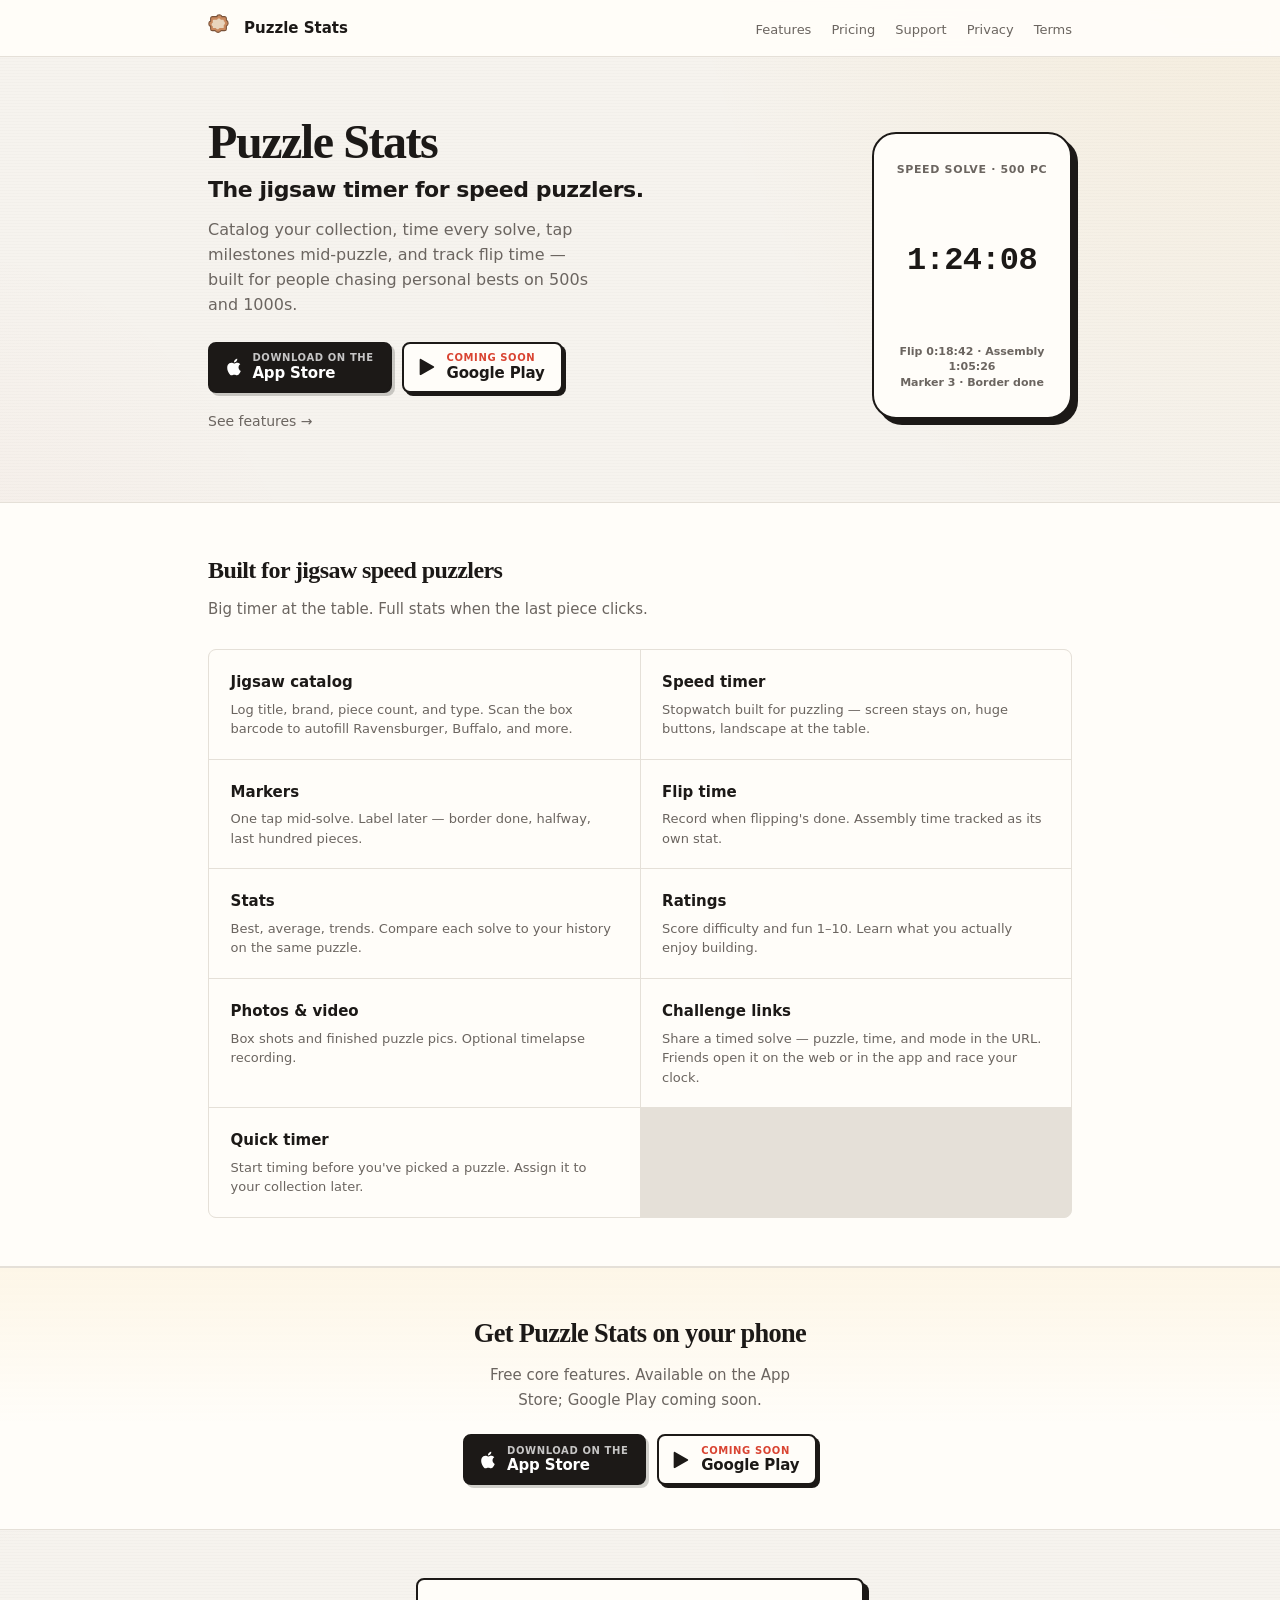
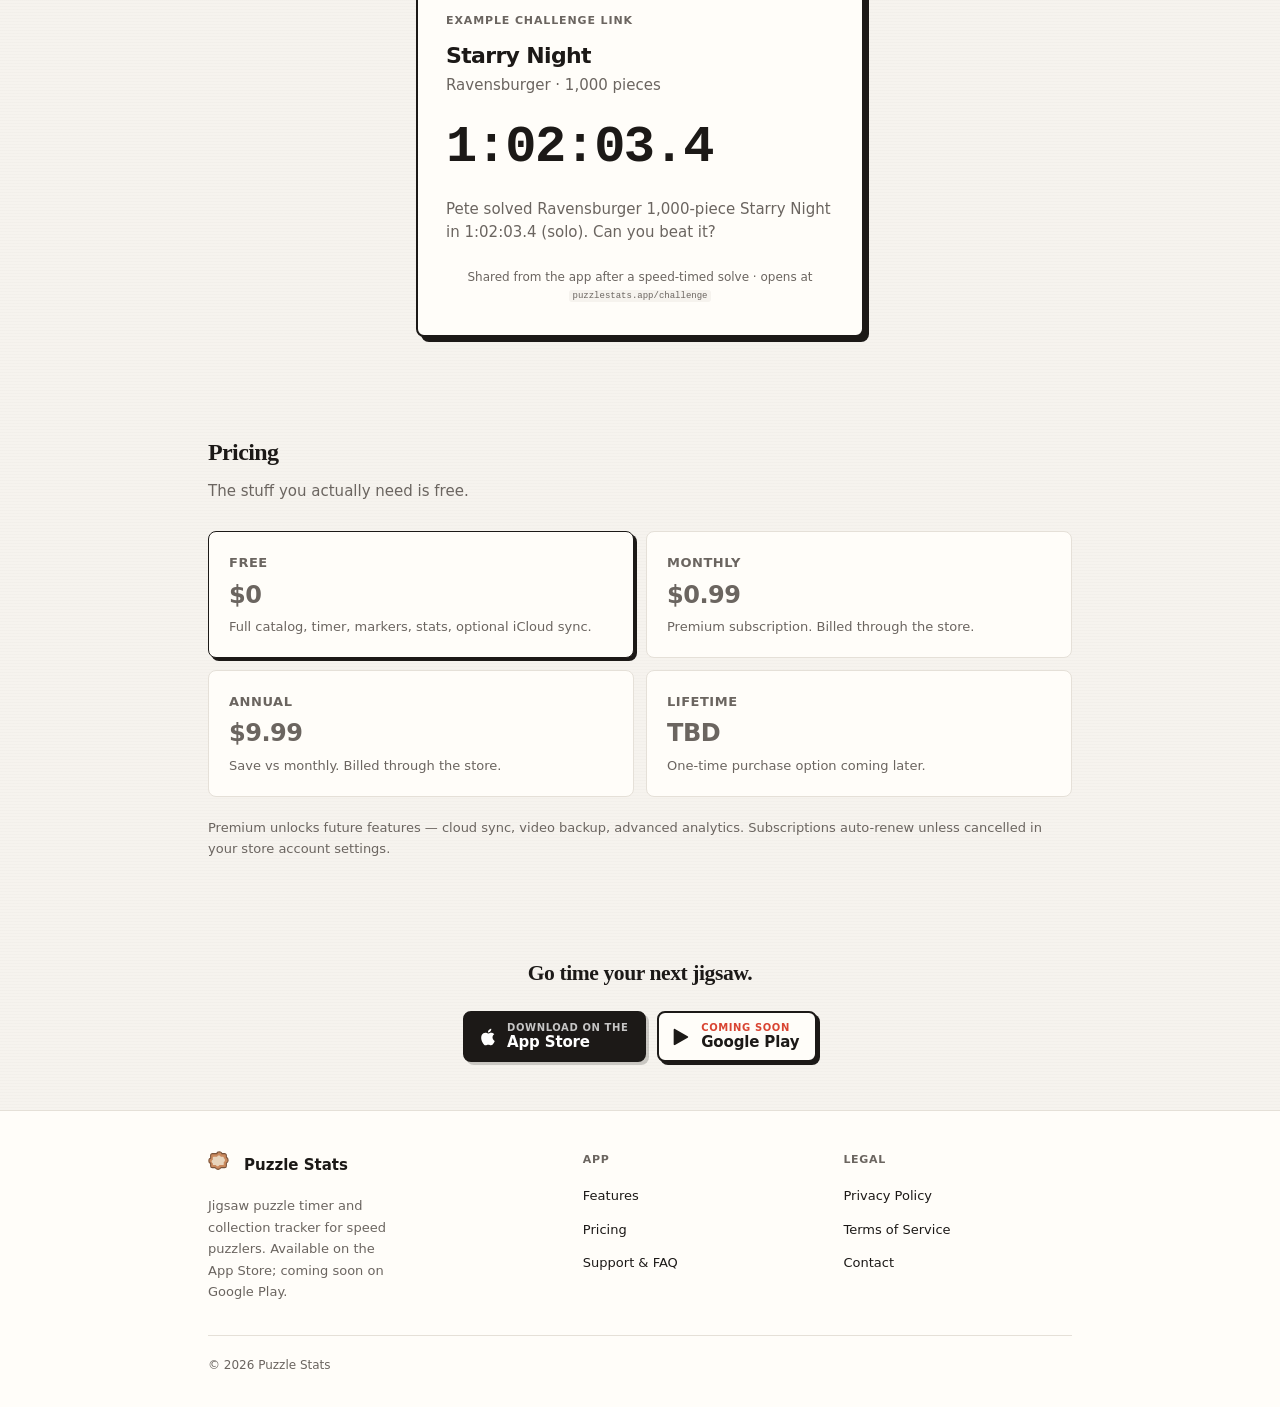
==== commit bfdece58: "Merge origin/main, keeping upstream download page and real App Store ID The local download-page comm" ====
--- a/index.html
+++ b/index.html
@@ -4,8 +4,8 @@
   <meta charset="UTF-8">
   <meta name="viewport" content="width=device-width, initial-scale=1.0">
   <title>Puzzle Stats — Jigsaw Puzzle Timer for Speed Puzzlers</title>
-  <meta name="description" content="Time your jigsaw solves, track flip time, and log your collection. Free iOS app built for speed puzzlers — 500-piece PBs, milestone markers, offline catalog.">
-  <meta name="keywords" content="puzzle timer, jigsaw puzzle tracker, puzzle stats, speed puzzling, puzzle app iOS">
+  <meta name="description" content="Time your jigsaw solves, track flip time, and log your collection. Puzzle Stats — the speed-puzzling timer for iOS and Android. Available on the App Store; coming soon on Google Play.">
+  <meta name="keywords" content="puzzle timer, jigsaw puzzle tracker, puzzle stats, speed puzzling, puzzle app iOS, puzzle app Android">
   <meta name="author" content="Puzzle Stats">
   <meta name="robots" content="index, follow, max-image-preview:large, max-snippet:-1, max-video-preview:-1">
   <meta name="googlebot" content="index, follow">
@@ -15,10 +15,18 @@
   <link rel="icon" href="/assets/favicon.svg" type="image/svg+xml">
   <link rel="apple-touch-icon" href="/assets/favicon.svg">
   <link rel="canonical" href="https://puzzlestats.app/">
+  <!--
+    Google Search Console ownership (HTML meta method):
+    In Search Console → Settings → Ownership verification → HTML tag,
+    copy the meta tag Google gives you and paste it below this comment
+    (replace PASTE_CODE_FROM_GOOGLE with the real content value).
+    Do not invent a token. Prefer DNS TXT verification when possible.
+    <meta name="google-site-verification" content="PASTE_CODE_FROM_GOOGLE">
+  -->
   <meta property="og:type" content="website">
   <meta property="og:url" content="https://puzzlestats.app/">
   <meta property="og:title" content="Puzzle Stats — Jigsaw Timer for Speed Puzzlers">
-  <meta property="og:description" content="Time jigsaw solves, track flip time, and build your puzzle collection. Built for speed puzzlers on iOS.">
+  <meta property="og:description" content="Time jigsaw solves, track flip time, and build your puzzle collection. Built for speed puzzlers — available on iOS, coming soon on Android.">
   <meta property="og:site_name" content="Puzzle Stats">
   <meta property="og:locale" content="en_US">
   <meta property="og:image" content="https://puzzlestats.app/assets/og-image.svg">
@@ -26,8 +34,8 @@
   <meta property="og:image:height" content="630">
   <meta property="og:image:alt" content="Puzzle Stats">
   <meta name="twitter:card" content="summary_large_image">
-  <meta name="twitter:title" content="Puzzle Stats — Jigsaw Puzzle Timer for iOS">
-  <meta name="twitter:description" content="Catalog puzzles, time your solves, record milestones. Free on iOS.">
+  <meta name="twitter:title" content="Puzzle Stats — Jigsaw Puzzle Timer">
+  <meta name="twitter:description" content="Catalog puzzles, time your solves, record milestones. Available on the App Store; coming soon on Google Play.">
   <meta name="twitter:image" content="https://puzzlestats.app/assets/og-image.svg">
   <link rel="stylesheet" href="css/styles.css">
   <script type="application/ld+json">
@@ -58,7 +66,7 @@
         "@type": "SoftwareApplication",
         "@id": "https://puzzlestats.app/#app",
         "name": "Puzzle Stats",
-        "operatingSystem": "iOS",
+        "operatingSystem": "iOS, Android",
         "applicationCategory": "LifestyleApplication",
         "offers": [
           { "@type": "Offer", "price": "0", "priceCurrency": "USD" },
@@ -77,10 +85,10 @@
         <img src="/assets/favicon.svg" alt="" class="logo-icon" width="28" height="28">
         Puzzle Stats
       </a>
-      <button class="nav-toggle" aria-label="Menu" aria-expanded="false">
+      <button class="nav-toggle" type="button" aria-label="Menu" aria-expanded="false" aria-controls="site-nav">
         <svg width="22" height="22" viewBox="0 0 24 24" fill="none" stroke="currentColor" stroke-width="2"><path d="M4 6h16M4 12h16M4 18h16"/></svg>
       </button>
-      <nav>
+      <nav id="site-nav">
         <ul class="nav-links">
           <li><a href="#features">Features</a></li>
           <li><a href="#pricing">Pricing</a></li>
@@ -95,21 +103,27 @@
   <main>
     <section class="hero">
       <div class="container container--wide hero-grid">
-        <div>
-          <ul class="hero-tags">
-            <li>Jigsaw puzzles</li>
-            <li>Speed puzzling</li>
-            <li>Flip time</li>
-          </ul>
-          <h1>The jigsaw timer for speed puzzlers.</h1>
+        <div class="hero-copy">
+          <h1 class="hero-brand">Puzzle Stats</h1>
+          <p class="hero-tagline">The jigsaw timer for speed puzzlers.</p>
           <p class="hero-lead">Catalog your collection, time every solve, tap milestones mid-puzzle, and track flip time — built for people chasing personal bests on 500s and 1000s.</p>
-          <div class="hero-actions">
-            <a href="#" class="app-store-btn" aria-label="Download on the App Store">
+          <div class="store-badges" role="group" aria-label="App availability">
+            <a class="store-badge" data-store="app" href="https://apps.apple.com/app/puzzle-stats/id6787608046" target="_blank" rel="noopener noreferrer">
               <svg viewBox="0 0 24 24" fill="currentColor" aria-hidden="true"><path d="M18.71 19.5c-.83 1.24-1.71 2.45-3.05 2.47-1.34.03-1.77-.79-3.29-.79-1.53 0-2 .77-3.27.82-1.31.05-2.3-1.32-3.14-2.53C4.25 17 2.94 12.45 4.7 9.39c.87-1.52 2.43-2.48 4.12-2.51 1.28-.02 2.5.87 3.29.87.78 0 2.26-1.07 3.8-.91.65.03 2.47.26 3.64 1.98-.09.06-2.17 1.28-2.15 3.81.03 3.02 2.65 4.03 2.68 4.04-.03.07-.42 1.44-1.38 2.83M13 3.5c.73-.83 1.94-1.46 2.94-1.5.13 1.17-.34 2.35-1.04 3.19-.69.85-1.83 1.51-2.95 1.42-.15-1.15.41-2.35 1.05-3.11z"/></svg>
-              App Store
+              <span class="store-badge-text">
+                <span class="store-badge-label">Download on the</span>
+                <span class="store-badge-store">App Store</span>
+              </span>
             </a>
-            <a href="#features" class="text-link">See features →</a>
-          </div>
+            <span class="store-badge store-badge--soon" data-store="play" aria-disabled="true">
+              <svg viewBox="0 0 24 24" fill="currentColor" aria-hidden="true"><path d="M3.6 2.3C3.2 2.1 2.8 2.1 2.5 2.3 2.2 2.5 2 2.8 2 3.2v17.6c0 .4.2.7.5.9.3.2.7.2 1.1 0l15.2-8.8c.4-.2.6-.6.6-.9s-.2-.7-.6-.9L3.6 2.3z"/></svg>
+              <span class="store-badge-text">
+                <span class="store-badge-label">Coming soon</span>
+                <span class="store-badge-store">Google Play</span>
+              </span>
+            </span>
+          </div>
+          <a href="#features" class="text-link hero-features-link">See features →</a>
         </div>
         <div class="hero-visual" aria-hidden="true">
           <p class="mock-label">Speed solve · 500 pc</p>
@@ -162,6 +176,29 @@
             <h3>Quick timer</h3>
             <p>Start timing before you've picked a puzzle. Assign it to your collection later.</p>
           </article>
+        </div>
+      </div>
+    </section>
+
+    <section class="promo-band" aria-labelledby="promo-heading">
+      <div class="container">
+        <h2 id="promo-heading">Get Puzzle Stats on your phone</h2>
+        <p>Free core features. Available on the App Store; Google Play coming soon.</p>
+        <div class="store-badges store-badges--center" role="group" aria-label="App availability">
+          <a class="store-badge" data-store="app" href="https://apps.apple.com/app/puzzle-stats/id6787608046" target="_blank" rel="noopener noreferrer">
+            <svg viewBox="0 0 24 24" fill="currentColor" aria-hidden="true"><path d="M18.71 19.5c-.83 1.24-1.71 2.45-3.05 2.47-1.34.03-1.77-.79-3.29-.79-1.53 0-2 .77-3.27.82-1.31.05-2.3-1.32-3.14-2.53C4.25 17 2.94 12.45 4.7 9.39c.87-1.52 2.43-2.48 4.12-2.51 1.28-.02 2.5.87 3.29.87.78 0 2.26-1.07 3.8-.91.65.03 2.47.26 3.64 1.98-.09.06-2.17 1.28-2.15 3.81.03 3.02 2.65 4.03 2.68 4.04-.03.07-.42 1.44-1.38 2.83M13 3.5c.73-.83 1.94-1.46 2.94-1.5.13 1.17-.34 2.35-1.04 3.19-.69.85-1.83 1.51-2.95 1.42-.15-1.15.41-2.35 1.05-3.11z"/></svg>
+            <span class="store-badge-text">
+              <span class="store-badge-label">Download on the</span>
+              <span class="store-badge-store">App Store</span>
+            </span>
+          </a>
+          <span class="store-badge store-badge--soon" data-store="play" aria-disabled="true">
+            <svg viewBox="0 0 24 24" fill="currentColor" aria-hidden="true"><path d="M3.6 2.3C3.2 2.1 2.8 2.1 2.5 2.3 2.2 2.5 2 2.8 2 3.2v17.6c0 .4.2.7.5.9.3.2.7.2 1.1 0l15.2-8.8c.4-.2.6-.6.6-.9s-.2-.7-.6-.9L3.6 2.3z"/></svg>
+            <span class="store-badge-text">
+              <span class="store-badge-label">Coming soon</span>
+              <span class="store-badge-store">Google Play</span>
+            </span>
+          </span>
         </div>
       </div>
     </section>
@@ -194,12 +231,12 @@
           <div class="pricing-card">
             <h3>Monthly</h3>
             <p class="price">$0.99</p>
-            <p>Premium subscription. Billed through Apple.</p>
+            <p>Premium subscription. Billed through the store.</p>
           </div>
           <div class="pricing-card">
             <h3>Annual</h3>
             <p class="price">$9.99</p>
-            <p>Save vs monthly. Billed through Apple.</p>
+            <p>Save vs monthly. Billed through the store.</p>
           </div>
           <div class="pricing-card">
             <h3>Lifetime</h3>
@@ -207,14 +244,29 @@
             <p>One-time purchase option coming later.</p>
           </div>
         </div>
-        <p class="pricing-note">Premium unlocks future features — cloud sync, video backup, advanced analytics. Subscriptions auto-renew unless cancelled in your Apple ID settings.</p>
+        <p class="pricing-note">Premium unlocks future features — cloud sync, video backup, advanced analytics. Subscriptions auto-renew unless cancelled in your store account settings.</p>
       </div>
     </section>
 
     <section class="cta-band">
       <div class="container">
         <p>Go time your next jigsaw.</p>
-        <a href="#" class="app-store-btn">Download for iOS</a>
+        <div class="store-badges store-badges--center" role="group" aria-label="App availability">
+          <a class="store-badge" data-store="app" href="https://apps.apple.com/app/puzzle-stats/id6787608046" target="_blank" rel="noopener noreferrer">
+            <svg viewBox="0 0 24 24" fill="currentColor" aria-hidden="true"><path d="M18.71 19.5c-.83 1.24-1.71 2.45-3.05 2.47-1.34.03-1.77-.79-3.29-.79-1.53 0-2 .77-3.27.82-1.31.05-2.3-1.32-3.14-2.53C4.25 17 2.94 12.45 4.7 9.39c.87-1.52 2.43-2.48 4.12-2.51 1.28-.02 2.5.87 3.29.87.78 0 2.26-1.07 3.8-.91.65.03 2.47.26 3.64 1.98-.09.06-2.17 1.28-2.15 3.81.03 3.02 2.65 4.03 2.68 4.04-.03.07-.42 1.44-1.38 2.83M13 3.5c.73-.83 1.94-1.46 2.94-1.5.13 1.17-.34 2.35-1.04 3.19-.69.85-1.83 1.51-2.95 1.42-.15-1.15.41-2.35 1.05-3.11z"/></svg>
+            <span class="store-badge-text">
+              <span class="store-badge-label">Download on the</span>
+              <span class="store-badge-store">App Store</span>
+            </span>
+          </a>
+          <span class="store-badge store-badge--soon" data-store="play" aria-disabled="true">
+            <svg viewBox="0 0 24 24" fill="currentColor" aria-hidden="true"><path d="M3.6 2.3C3.2 2.1 2.8 2.1 2.5 2.3 2.2 2.5 2 2.8 2 3.2v17.6c0 .4.2.7.5.9.3.2.7.2 1.1 0l15.2-8.8c.4-.2.6-.6.6-.9s-.2-.7-.6-.9L3.6 2.3z"/></svg>
+            <span class="store-badge-text">
+              <span class="store-badge-label">Coming soon</span>
+              <span class="store-badge-store">Google Play</span>
+            </span>
+          </span>
+        </div>
       </div>
     </section>
   </main>
@@ -226,14 +278,13 @@
           <img src="/assets/favicon.svg" alt="" class="logo-icon" width="28" height="28">
           Puzzle Stats
         </a>
-        <p>Jigsaw puzzle timer and collection tracker for speed puzzlers.</p>
+        <p>Jigsaw puzzle timer and collection tracker for speed puzzlers. Available on the App Store; coming soon on Google Play.</p>
       </div>
       <div class="footer-col">
         <h4>App</h4>
         <ul>
           <li><a href="#features">Features</a></li>
           <li><a href="#pricing">Pricing</a></li>
-          <li><a href="/download?source=footer">Download</a></li>
           <li><a href="support.html">Support &amp; FAQ</a></li>
         </ul>
       </div>
@@ -249,6 +300,14 @@
     <p class="footer-bottom">© 2026 Puzzle Stats</p>
   </footer>
 
+  <div class="mobile-store-bar" aria-label="Get the app">
+    <p class="mobile-store-bar-label">Puzzle Stats · Available on iOS</p>
+    <a class="store-badge store-badge--compact" data-store="app" href="https://apps.apple.com/app/puzzle-stats/id6787608046" target="_blank" rel="noopener noreferrer">
+      <svg viewBox="0 0 24 24" fill="currentColor" aria-hidden="true"><path d="M18.71 19.5c-.83 1.24-1.71 2.45-3.05 2.47-1.34.03-1.77-.79-3.29-.79-1.53 0-2 .77-3.27.82-1.31.05-2.3-1.32-3.14-2.53C4.25 17 2.94 12.45 4.7 9.39c.87-1.52 2.43-2.48 4.12-2.51 1.28-.02 2.5.87 3.29.87.78 0 2.26-1.07 3.8-.91.65.03 2.47.26 3.64 1.98-.09.06-2.17 1.28-2.15 3.81.03 3.02 2.65 4.03 2.68 4.04-.03.07-.42 1.44-1.38 2.83M13 3.5c.73-.83 1.94-1.46 2.94-1.5.13 1.17-.34 2.35-1.04 3.19-.69.85-1.83 1.51-2.95 1.42-.15-1.15.41-2.35 1.05-3.11z"/></svg>
+      <span class="store-badge-store">App Store</span>
+    </a>
+  </div>
+
   <script src="/js/site-config.js"></script>
   <script>
     document.querySelector('.nav-toggle')?.addEventListener('click', function () {
@@ -256,10 +315,13 @@
       const open = nav.classList.toggle('open');
       this.setAttribute('aria-expanded', open);
     });
-    document.querySelectorAll('a.app-store-btn[href="#"]').forEach(function (el) {
-      var base = window.PUZZLESTATS?.downloadURL || '/download';
-      el.href = base + (base.indexOf('?') >= 0 ? '&' : '?') + 'source=homepage';
+    document.querySelectorAll('.nav-links a').forEach(function (link) {
+      link.addEventListener('click', function () {
+        document.querySelector('.nav-links')?.classList.remove('open');
+        document.querySelector('.nav-toggle')?.setAttribute('aria-expanded', 'false');
+      });
     });
+    window.PUZZLESTATS?.hydrateStoreBadges?.(document, 'homepage');
   </script>
 </body>
 </html>
--- a/css/styles.css
+++ b/css/styles.css
@@ -1,6 +1,6 @@
 :root {
   --bg: #f6f3ee;
-  --surface: #fff;
+  --surface: #fffdf9;
   --ink: #1c1917;
   --muted: #6b6560;
   --line: #e5e0d8;
@@ -8,7 +8,8 @@
   --yellow: #e8a820;
   --blue: #2b6cb8;
   --green: #2f8554;
-  --font: system-ui, -apple-system, BlinkMacSystemFont, "Segoe UI", sans-serif;
+  --display: "Iowan Old Style", "Palatino Linotype", Palatino, "Book Antiqua", Georgia, serif;
+  --font: "Segoe UI", system-ui, -apple-system, BlinkMacSystemFont, sans-serif;
   --mono: ui-monospace, "Cascadia Code", "SF Mono", monospace;
   --narrow: 40rem;
   --wide: 54rem;
@@ -25,7 +26,17 @@
   font-size: 1.0625rem;
   line-height: 1.65;
   color: var(--ink);
-  background: var(--bg);
+  background-color: var(--bg);
+  background-image:
+    radial-gradient(ellipse 90% 55% at 100% -10%, rgba(232, 168, 32, 0.11), transparent 55%),
+    radial-gradient(ellipse 70% 45% at -5% 30%, rgba(217, 68, 50, 0.05), transparent 50%),
+    repeating-linear-gradient(
+      0deg,
+      transparent,
+      transparent 2px,
+      rgba(28, 25, 23, 0.015) 2px,
+      rgba(28, 25, 23, 0.015) 3px
+    );
   -webkit-font-smoothing: antialiased;
 }
 
@@ -58,7 +69,8 @@
 
 /* header */
 .site-header {
-  background: var(--surface);
+  background: rgba(255, 253, 249, 0.94);
+  backdrop-filter: blur(8px);
   border-bottom: 1px solid var(--line);
   position: sticky;
   top: 0;
@@ -110,20 +122,29 @@
   background: none;
   border: none;
   cursor: pointer;
-  padding: 0.25rem;
-  color: var(--ink);
+  padding: 0.65rem;
+  margin: -0.4rem -0.4rem -0.4rem 0;
+  color: var(--ink);
+  min-width: 44px;
+  min-height: 44px;
+  align-items: center;
+  justify-content: center;
 }
 
 /* hero */
 .hero {
-  padding: 3.5rem 0 4rem;
+  padding: 2.75rem 0 3rem;
   position: relative;
   overflow: hidden;
 }
 
+@media (min-width: 720px) {
+  .hero { padding: 3.75rem 0 4.25rem; }
+}
+
 .hero-grid {
   display: grid;
-  gap: 2.5rem;
+  gap: 2rem;
   align-items: center;
 }
 
@@ -134,52 +155,135 @@
   }
 }
 
-.hero h1 {
-  font-size: clamp(2rem, 5.5vw, 2.75rem);
-  font-weight: 800;
-  line-height: 1.1;
-  letter-spacing: -0.035em;
-  margin: 0 0 1rem;
+.hero-brand {
+  font-family: var(--display);
+  font-size: clamp(2.15rem, 8vw, 3rem);
+  font-weight: 700;
+  letter-spacing: -0.03em;
+  line-height: 1.05;
+  margin: 0 0 0.55rem;
+  color: var(--ink);
+}
+
+.hero-tagline {
+  font-size: clamp(1.125rem, 3.5vw, 1.375rem);
+  font-weight: 600;
+  line-height: 1.3;
+  letter-spacing: -0.02em;
+  margin: 0 0 0.85rem;
+  color: var(--ink);
 }
 
 .hero-lead {
-  font-size: 1.0625rem;
-  color: var(--muted);
-  margin: 0 0 1.75rem;
+  font-size: 1rem;
+  color: var(--muted);
+  margin: 0 0 1.5rem;
   max-width: 38ch;
-}
-
-.hero-tags {
+  line-height: 1.55;
+}
+
+.hero-features-link {
+  display: inline-block;
+  margin-top: 1.1rem;
+}
+
+.store-badges {
   display: flex;
   flex-wrap: wrap;
-  gap: 0.5rem;
-  margin: 0 0 1.5rem;
-  padding: 0;
-  list-style: none;
-}
-
-.hero-tags li {
-  font-size: 0.75rem;
+  align-items: stretch;
+  gap: 0.65rem;
+}
+
+.store-badges--center {
+  justify-content: center;
+}
+
+.store-badge {
+  display: inline-flex;
+  align-items: center;
+  gap: 0.55rem;
+  min-height: 48px;
+  padding: 0.55rem 1rem 0.55rem 0.85rem;
+  background: var(--ink);
+  color: #fff;
+  font-size: 0.875rem;
   font-weight: 600;
-  color: var(--muted);
-  background: var(--surface);
-  border: 1px solid var(--line);
-  border-radius: 999px;
-  padding: 0.25rem 0.65rem;
-}
-
-.hero-actions {
+  text-decoration: none;
+  border-radius: var(--radius);
+  border: 2px solid var(--ink);
+  box-shadow: 3px 3px 0 rgba(28, 25, 23, 0.2);
+  transition: background 0.15s, border-color 0.15s, transform 0.15s;
+  line-height: 1.15;
+}
+
+a.store-badge:hover {
+  background: var(--red);
+  border-color: var(--red);
+  color: #fff;
+}
+
+.store-badge svg {
+  width: 20px;
+  height: 20px;
+  flex-shrink: 0;
+}
+
+.store-badge-text {
   display: flex;
-  flex-wrap: wrap;
-  align-items: center;
-  gap: 1rem;
+  flex-direction: column;
+  align-items: flex-start;
+  gap: 0.05rem;
+}
+
+.store-badge-label {
+  font-size: 0.625rem;
+  font-weight: 600;
+  text-transform: uppercase;
+  letter-spacing: 0.06em;
+  opacity: 0.75;
+}
+
+.store-badge-store {
+  font-size: 0.9375rem;
+  font-weight: 700;
+  letter-spacing: -0.01em;
+}
+
+.store-badge--soon {
+  background: var(--surface);
+  color: var(--ink);
+  cursor: default;
+  user-select: none;
+  box-shadow: 3px 3px 0 var(--ink);
+}
+
+.store-badge--soon .store-badge-label {
+  opacity: 1;
+  color: var(--red);
+}
+
+.store-badge--compact {
+  min-height: 40px;
+  padding: 0.4rem 0.75rem;
+  box-shadow: none;
+  gap: 0.4rem;
+}
+
+.store-badge--compact .store-badge-store {
+  font-size: 0.8125rem;
+}
+
+.store-badge--compact svg {
+  width: 16px;
+  height: 16px;
 }
 
 .app-store-btn {
   display: inline-flex;
   align-items: center;
   gap: 0.5rem;
-  padding: 0.65rem 1.15rem;
+  padding: 0.75rem 1.15rem;
+  min-height: 48px;
   background: var(--ink);
   color: #fff;
   font-size: 0.875rem;
@@ -187,6 +291,7 @@
   text-decoration: none;
   border-radius: var(--radius);
   transition: background 0.15s;
+  border: none;
 }
 
 .app-store-btn:hover {
@@ -196,6 +301,20 @@
 
 .app-store-btn svg { width: 18px; height: 18px; flex-shrink: 0; }
 
+.app-store-btn--soon {
+  background: var(--surface);
+  color: var(--ink);
+  border: 2px solid var(--ink);
+  box-shadow: 3px 3px 0 var(--ink);
+  cursor: default;
+  pointer-events: none;
+}
+
+.app-store-btn--soon:hover {
+  background: var(--surface);
+  color: var(--ink);
+}
+
 .text-link {
   font-size: 0.875rem;
   font-weight: 500;
@@ -205,7 +324,7 @@
 
 .text-link:hover { color: var(--ink); text-decoration: underline; }
 
-/* decorative phone mock */
+/* decorative phone mock — desktop only so mobile hero stays brand-first */
 .hero-visual {
   display: none;
   width: 200px;
@@ -263,8 +382,9 @@
 }
 
 .section-head h2 {
-  font-size: 1.375rem;
-  font-weight: 800;
+  font-family: var(--display);
+  font-size: 1.5rem;
+  font-weight: 700;
   margin: 0 0 0.35rem;
   letter-spacing: -0.025em;
 }
@@ -357,6 +477,33 @@
   color: var(--muted);
 }
 
+/* mid-page app promo — kraft paper, not solid black */
+.promo-band {
+  padding: 2.75rem 0;
+  text-align: center;
+  background:
+    linear-gradient(180deg, rgba(232, 168, 32, 0.08), transparent 60%),
+    var(--surface);
+  border-block: 1px solid var(--line);
+  color: var(--ink);
+}
+
+.promo-band h2 {
+  font-family: var(--display);
+  font-size: clamp(1.35rem, 4vw, 1.65rem);
+  font-weight: 700;
+  letter-spacing: -0.025em;
+  margin: 0 0 0.5rem;
+}
+
+.promo-band p {
+  margin: 0 0 1.35rem;
+  font-size: 0.9375rem;
+  color: var(--muted);
+  max-width: 36ch;
+  margin-inline: auto;
+}
+
 /* cta */
 .cta-band {
   padding: 3rem 0;
@@ -364,10 +511,59 @@
 }
 
 .cta-band p {
-  font-size: 1.25rem;
+  font-family: var(--display);
+  font-size: 1.35rem;
   font-weight: 700;
   margin: 0 0 1.25rem;
   letter-spacing: -0.02em;
+}
+
+/* sticky mobile store bar — single App Store CTA */
+.mobile-store-bar {
+  display: none;
+}
+
+@media (max-width: 640px) {
+  .mobile-store-bar {
+    display: flex;
+    align-items: center;
+    justify-content: space-between;
+    gap: 0.75rem;
+    position: fixed;
+    left: 0;
+    right: 0;
+    bottom: 0;
+    z-index: 40;
+    padding: 0.7rem 1rem calc(0.7rem + env(safe-area-inset-bottom, 0px));
+    background: rgba(255, 253, 249, 0.96);
+    backdrop-filter: blur(8px);
+    border-top: 1px solid var(--line);
+    box-shadow: 0 -6px 20px rgba(28, 25, 23, 0.07);
+  }
+
+  .mobile-store-bar-label {
+    margin: 0;
+    font-size: 0.75rem;
+    font-weight: 700;
+    letter-spacing: -0.01em;
+    color: var(--ink);
+    line-height: 1.3;
+    flex: 1;
+    min-width: 0;
+  }
+
+  .mobile-store-bar .store-badge--compact {
+    flex-shrink: 0;
+    box-shadow: 2px 2px 0 rgba(28, 25, 23, 0.18);
+  }
+
+  body {
+    padding-bottom: calc(4.75rem + env(safe-area-inset-bottom, 0px));
+  }
+
+  .site-footer {
+    padding-bottom: 2rem;
+  }
 }
 
 /* legal / support pages */
@@ -472,6 +668,66 @@
 .error-page p {
   color: var(--muted);
   margin: 0 0 1.5rem;
+}
+
+/* download redirect / soft landing */
+.download-page {
+  padding: 2.5rem 0 4rem;
+  min-height: 50vh;
+}
+
+.download-status {
+  text-align: center;
+  color: var(--muted);
+  font-size: 0.9375rem;
+  margin: 3rem 0;
+}
+
+.download-card {
+  background: var(--surface);
+  border: 2px solid var(--ink);
+  border-radius: var(--radius);
+  box-shadow: 5px 5px 0 var(--ink);
+  padding: 2rem 1.75rem;
+  max-width: 28rem;
+  margin: 0 auto;
+  text-align: center;
+}
+
+.download-eyebrow {
+  font-size: 0.6875rem;
+  font-weight: 700;
+  text-transform: uppercase;
+  letter-spacing: 0.08em;
+  color: var(--muted);
+  margin: 0 0 0.75rem;
+}
+
+.download-title {
+  font-size: clamp(1.5rem, 4vw, 1.875rem);
+  font-weight: 800;
+  line-height: 1.15;
+  letter-spacing: -0.03em;
+  margin: 0 0 0.5rem;
+}
+
+.download-sub {
+  font-size: 0.9375rem;
+  color: var(--muted);
+  margin: 0 0 1.5rem;
+  line-height: 1.55;
+}
+
+.download-source {
+  font-size: 0.75rem;
+  color: var(--muted);
+  margin: -0.75rem 0 1.25rem;
+  letter-spacing: 0.02em;
+}
+
+.download-home {
+  margin: 1.5rem 0 0;
+  font-size: 0.875rem;
 }
 
 /* challenge share */
@@ -784,7 +1040,7 @@
 }
 
 @media (max-width: 640px) {
-  .nav-toggle { display: block; }
+  .nav-toggle { display: inline-flex; }
 
   .nav-links {
     display: none;
@@ -795,11 +1051,59 @@
     flex-direction: column;
     background: var(--surface);
     border-bottom: 1px solid var(--line);
-    padding: 1rem;
-    gap: 0.75rem;
+    padding: 0.5rem 1rem 1rem;
+    gap: 0;
   }
 
   .nav-links.open { display: flex; }
 
+  .nav-links a {
+    display: block;
+    padding: 0.85rem 0.25rem;
+    font-size: 0.9375rem;
+    min-height: 44px;
+    border-bottom: 1px solid var(--line);
+  }
+
+  .nav-links li:last-child a { border-bottom: none; }
+
   .site-header .container { position: relative; }
-}
+
+  .footer-col a {
+    display: inline-block;
+    padding: 0.35rem 0;
+    min-height: 44px;
+    line-height: 1.4;
+  }
+
+  .challenge-card {
+    padding: 1.5rem 1.15rem;
+  }
+}
+
+/* light motion — hero + CTAs */
+@media (prefers-reduced-motion: no-preference) {
+  .hero-copy {
+    animation: hero-rise 0.55s ease-out both;
+  }
+
+  .hero-visual {
+    animation: hero-rise 0.65s ease-out 0.12s both;
+  }
+
+  a.store-badge:hover {
+    transform: translate(-1px, -1px);
+    box-shadow: 4px 4px 0 rgba(28, 25, 23, 0.25);
+  }
+}
+
+@keyframes hero-rise {
+  from {
+    opacity: 0;
+    transform: translateY(10px);
+  }
+  to {
+    opacity: 1;
+    transform: translateY(0);
+  }
+}
